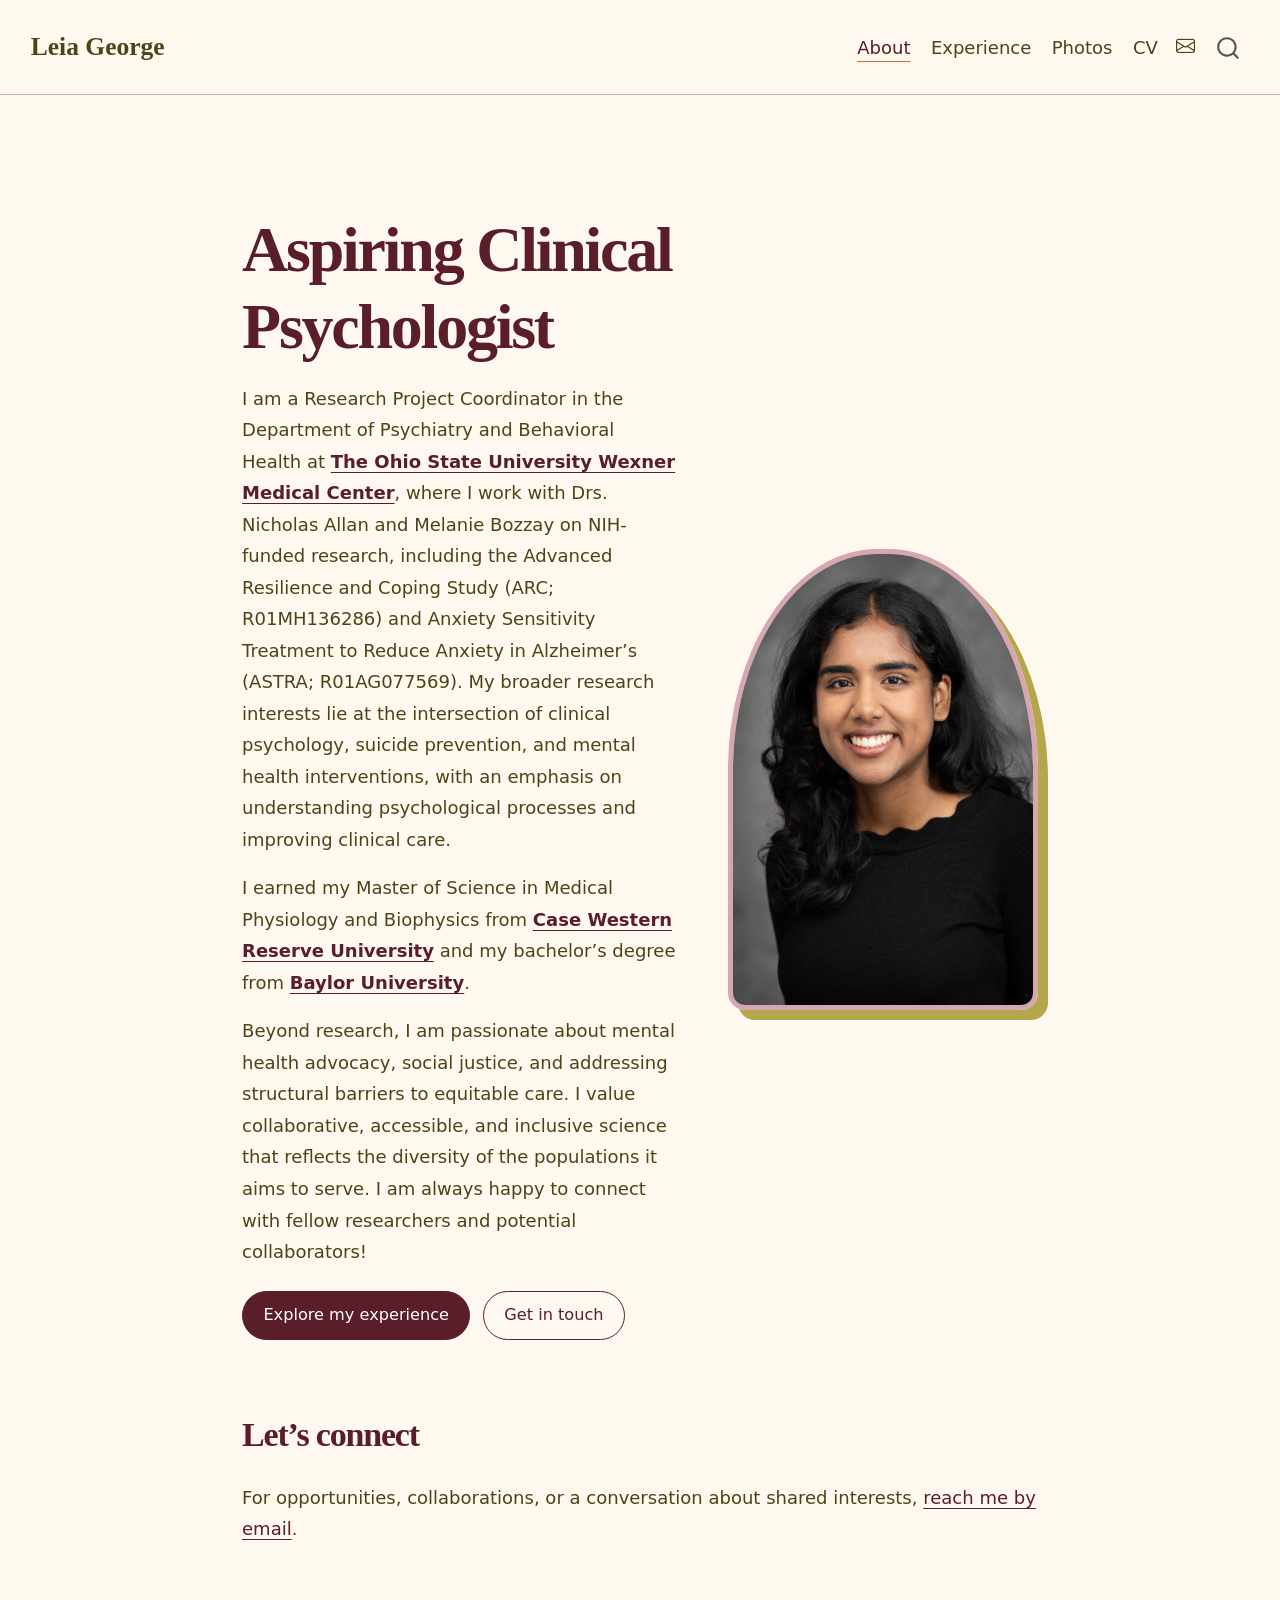
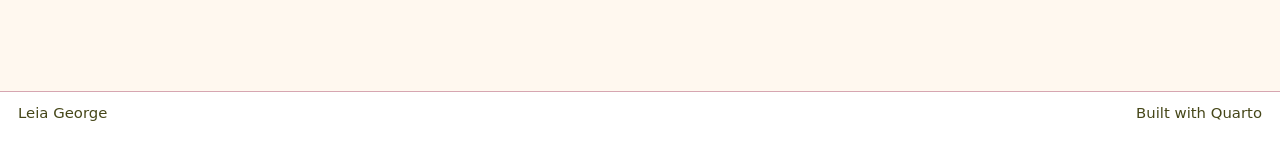
==== docs/index.html @ 171abe7d "Refresh gallery navigation and stylesheet cache version" ====
<!DOCTYPE html>
<html xmlns="http://www.w3.org/1999/xhtml" lang="en" xml:lang="en"><head>

<meta charset="utf-8">
<meta name="generator" content="quarto-1.4.555">

<meta name="viewport" content="width=device-width, initial-scale=1.0, user-scalable=yes">


<title>Leia George | Clinical care &amp; mental health research</title>
<style>
code{white-space: pre-wrap;}
span.smallcaps{font-variant: small-caps;}
div.columns{display: flex; gap: min(4vw, 1.5em);}
div.column{flex: auto; overflow-x: auto;}
div.hanging-indent{margin-left: 1.5em; text-indent: -1.5em;}
ul.task-list{list-style: none;}
ul.task-list li input[type="checkbox"] {
  width: 0.8em;
  margin: 0 0.8em 0.2em -1em; /* quarto-specific, see https://github.com/quarto-dev/quarto-cli/issues/4556 */ 
  vertical-align: middle;
}
</style>


<script src="site_libs/quarto-nav/quarto-nav.js"></script>
<script src="site_libs/quarto-nav/headroom.min.js"></script>
<script src="site_libs/clipboard/clipboard.min.js"></script>
<script src="site_libs/quarto-search/autocomplete.umd.js"></script>
<script src="site_libs/quarto-search/fuse.min.js"></script>
<script src="site_libs/quarto-search/quarto-search.js"></script>
<meta name="quarto:offset" content="./">
<script src="site_libs/quarto-html/quarto.js"></script>
<script src="site_libs/quarto-html/popper.min.js"></script>
<script src="site_libs/quarto-html/tippy.umd.min.js"></script>
<script src="site_libs/quarto-html/anchor.min.js"></script>
<link href="site_libs/quarto-html/tippy.css" rel="stylesheet">
<link href="site_libs/quarto-html/quarto-syntax-highlighting.css" rel="stylesheet" id="quarto-text-highlighting-styles">
<script src="site_libs/bootstrap/bootstrap.min.js"></script>
<link href="site_libs/bootstrap/bootstrap-icons.css" rel="stylesheet">
<link href="site_libs/bootstrap/bootstrap.min.css" rel="stylesheet" id="quarto-bootstrap" data-mode="light">
<script id="quarto-search-options" type="application/json">{
  "location": "navbar",
  "copy-button": false,
  "collapse-after": 3,
  "panel-placement": "end",
  "type": "overlay",
  "limit": 50,
  "keyboard-shortcut": [
    "f",
    "/",
    "s"
  ],
  "show-item-context": false,
  "language": {
    "search-no-results-text": "No results",
    "search-matching-documents-text": "matching documents",
    "search-copy-link-title": "Copy link to search",
    "search-hide-matches-text": "Hide additional matches",
    "search-more-match-text": "more match in this document",
    "search-more-matches-text": "more matches in this document",
    "search-clear-button-title": "Clear",
    "search-text-placeholder": "",
    "search-detached-cancel-button-title": "Cancel",
    "search-submit-button-title": "Submit",
    "search-label": "Search"
  }
}</script>
<style>html{ scroll-behavior: smooth; }</style>


<link rel="stylesheet" href="portfolio-20261026.css">
</head>

<body class="nav-fixed fullcontent">

<div id="quarto-search-results"></div>
  <header id="quarto-header" class="headroom fixed-top">
    <nav class="navbar navbar-expand-lg " data-bs-theme="dark">
      <div class="navbar-container container-fluid">
      <div class="navbar-brand-container mx-auto">
    <a class="navbar-brand" href="./index.html">
    <span class="navbar-title">Leia George</span>
    </a>
  </div>
            <div id="quarto-search" class="" title="Search"></div>
          <button class="navbar-toggler" type="button" data-bs-toggle="collapse" data-bs-target="#navbarCollapse" aria-controls="navbarCollapse" aria-expanded="false" aria-label="Toggle navigation" onclick="if (window.quartoToggleHeadroom) { window.quartoToggleHeadroom(); }">
  <span class="navbar-toggler-icon"></span>
</button>
          <div class="collapse navbar-collapse" id="navbarCollapse">
            <ul class="navbar-nav navbar-nav-scroll ms-auto">
  <li class="nav-item">
    <a class="nav-link active" href="./index.html" aria-current="page"> 
<span class="menu-text">About</span></a>
  </li>  
  <li class="nav-item">
    <a class="nav-link" href="./experience.html?v=timeline-20261026"> 
<span class="menu-text">Experience</span></a>
  </li>  
  <li class="nav-item">
    <a class="nav-link" href="./photos.html?v=gallery-20261026"> 
<span class="menu-text">Photos</span></a>
  </li>  
  <li class="nav-item">
    <a class="nav-link" href="./cv.html"> 
<span class="menu-text">CV</span></a>
  </li>  
  <li class="nav-item compact">
    <a class="nav-link" href="mailto:Leia.george@osumc.edu"> <i class="bi bi-envelope" role="img" aria-label="Email Leia">
</i> 
<span class="menu-text"></span></a>
  </li>  
</ul>
          </div> <!-- /navcollapse -->
          <div class="quarto-navbar-tools">
</div>
      </div> <!-- /container-fluid -->
    </nav>
</header>
<!-- content -->
<div id="quarto-content" class="quarto-container page-columns page-rows-contents page-layout-article page-navbar">
<!-- sidebar -->
<!-- margin-sidebar -->
    
<!-- main -->
<main class="content" id="quarto-document-content">

<header id="title-block-header" class="quarto-title-block default">
<div class="quarto-title">
<h1 class="title">Leia George</h1>
</div>



<div class="quarto-title-meta">

    
  
    
  </div>
  


</header>


<div class="portfolio-hero">
<section id="aspiring-clinical-psychologist" class="level1 hero-copy">
<h1>Aspiring Clinical Psychologist</h1>
<p>I am a Research Project Coordinator in the Department of Psychiatry and Behavioral Health at <a href="https://wexnermedical.osu.edu/"><strong>The Ohio State University Wexner Medical Center</strong></a>, where I work with Drs. Nicholas Allan and Melanie Bozzay on NIH-funded research, including the Advanced Resilience and Coping Study (ARC; R01MH136286) and Anxiety Sensitivity Treatment to Reduce Anxiety in Alzheimer’s (ASTRA; R01AG077569). My broader research interests lie at the intersection of clinical psychology, suicide prevention, and mental health interventions, with an emphasis on understanding psychological processes and improving clinical care.</p>
<p>I earned my Master of Science in Medical Physiology and Biophysics from <a href="https://case.edu/"><strong>Case Western Reserve University</strong></a> and my bachelor’s degree from <a href="https://www.baylor.edu/"><strong>Baylor University</strong></a>.</p>
<p>Beyond research, I am passionate about mental health advocacy, social justice, and addressing structural barriers to equitable care. I value collaborative, accessible, and inclusive science that reflects the diversity of the populations it aims to serve. I am always happy to connect with fellow researchers and potential collaborators!</p>
<p><a href="experience.html?v=timeline-20261026" class="btn btn-primary">Explore my experience</a> <a href="mailto:Leia.george@osumc.edu" class="btn btn-outline-primary">Get in touch</a></p>
</section>
<div class="hero-photo">
<p><img src="assets/headshot.jpg" class="img-fluid" alt="Portrait of Leia George"></p>
</div>
</div>
<section id="lets-connect" class="level2">
<h2 class="anchored" data-anchor-id="lets-connect">Let’s connect</h2>
<p>For opportunities, collaborations, or a conversation about shared interests, <a href="mailto:Leia.george@osumc.edu">reach me by email</a>.</p>


</section>

</main> <!-- /main -->
<script id="quarto-html-after-body" type="application/javascript">
window.document.addEventListener("DOMContentLoaded", function (event) {
  const toggleBodyColorMode = (bsSheetEl) => {
    const mode = bsSheetEl.getAttribute("data-mode");
    const bodyEl = window.document.querySelector("body");
    if (mode === "dark") {
      bodyEl.classList.add("quarto-dark");
      bodyEl.classList.remove("quarto-light");
    } else {
      bodyEl.classList.add("quarto-light");
      bodyEl.classList.remove("quarto-dark");
    }
  }
  const toggleBodyColorPrimary = () => {
    const bsSheetEl = window.document.querySelector("link#quarto-bootstrap");
    if (bsSheetEl) {
      toggleBodyColorMode(bsSheetEl);
    }
  }
  toggleBodyColorPrimary();  
  const icon = "";
  const anchorJS = new window.AnchorJS();
  anchorJS.options = {
    placement: 'right',
    icon: icon
  };
  anchorJS.add('.anchored');
  const isCodeAnnotation = (el) => {
    for (const clz of el.classList) {
      if (clz.startsWith('code-annotation-')) {                     
        return true;
      }
    }
    return false;
  }
  const clipboard = new window.ClipboardJS('.code-copy-button', {
    text: function(trigger) {
      const codeEl = trigger.previousElementSibling.cloneNode(true);
      for (const childEl of codeEl.children) {
        if (isCodeAnnotation(childEl)) {
          childEl.remove();
        }
      }
      return codeEl.innerText;
    }
  });
  clipboard.on('success', function(e) {
    // button target
    const button = e.trigger;
    // don't keep focus
    button.blur();
    // flash "checked"
    button.classList.add('code-copy-button-checked');
    var currentTitle = button.getAttribute("title");
    button.setAttribute("title", "Copied!");
    let tooltip;
    if (window.bootstrap) {
      button.setAttribute("data-bs-toggle", "tooltip");
      button.setAttribute("data-bs-placement", "left");
      button.setAttribute("data-bs-title", "Copied!");
      tooltip = new bootstrap.Tooltip(button, 
        { trigger: "manual", 
          customClass: "code-copy-button-tooltip",
          offset: [0, -8]});
      tooltip.show();    
    }
    setTimeout(function() {
      if (tooltip) {
        tooltip.hide();
        button.removeAttribute("data-bs-title");
        button.removeAttribute("data-bs-toggle");
        button.removeAttribute("data-bs-placement");
      }
      button.setAttribute("title", currentTitle);
      button.classList.remove('code-copy-button-checked');
    }, 1000);
    // clear code selection
    e.clearSelection();
  });
    var localhostRegex = new RegExp(/^(?:http|https):\/\/localhost\:?[0-9]*\//);
    var mailtoRegex = new RegExp(/^mailto:/);
      var filterRegex = new RegExp('/' + window.location.host + '/');
    var isInternal = (href) => {
        return filterRegex.test(href) || localhostRegex.test(href) || mailtoRegex.test(href);
    }
    // Inspect non-navigation links and adorn them if external
 	var links = window.document.querySelectorAll('a[href]:not(.nav-link):not(.navbar-brand):not(.toc-action):not(.sidebar-link):not(.sidebar-item-toggle):not(.pagination-link):not(.no-external):not([aria-hidden]):not(.dropdown-item):not(.quarto-navigation-tool)');
    for (var i=0; i<links.length; i++) {
      const link = links[i];
      if (!isInternal(link.href)) {
        // undo the damage that might have been done by quarto-nav.js in the case of
        // links that we want to consider external
        if (link.dataset.originalHref !== undefined) {
          link.href = link.dataset.originalHref;
        }
      }
    }
  function tippyHover(el, contentFn, onTriggerFn, onUntriggerFn) {
    const config = {
      allowHTML: true,
      maxWidth: 500,
      delay: 100,
      arrow: false,
      appendTo: function(el) {
          return el.parentElement;
      },
      interactive: true,
      interactiveBorder: 10,
      theme: 'quarto',
      placement: 'bottom-start',
    };
    if (contentFn) {
      config.content = contentFn;
    }
    if (onTriggerFn) {
      config.onTrigger = onTriggerFn;
    }
    if (onUntriggerFn) {
      config.onUntrigger = onUntriggerFn;
    }
    window.tippy(el, config); 
  }
  const noterefs = window.document.querySelectorAll('a[role="doc-noteref"]');
  for (var i=0; i<noterefs.length; i++) {
    const ref = noterefs[i];
    tippyHover(ref, function() {
      // use id or data attribute instead here
      let href = ref.getAttribute('data-footnote-href') || ref.getAttribute('href');
      try { href = new URL(href).hash; } catch {}
      const id = href.replace(/^#\/?/, "");
      const note = window.document.getElementById(id);
      if (note) {
        return note.innerHTML;
      } else {
        return "";
      }
    });
  }
  const xrefs = window.document.querySelectorAll('a.quarto-xref');
  const processXRef = (id, note) => {
    // Strip column container classes
    const stripColumnClz = (el) => {
      el.classList.remove("page-full", "page-columns");
      if (el.children) {
        for (const child of el.children) {
          stripColumnClz(child);
        }
      }
    }
    stripColumnClz(note)
    if (id === null || id.startsWith('sec-')) {
      // Special case sections, only their first couple elements
      const container = document.createElement("div");
      if (note.children && note.children.length > 2) {
        container.appendChild(note.children[0].cloneNode(true));
        for (let i = 1; i < note.children.length; i++) {
          const child = note.children[i];
          if (child.tagName === "P" && child.innerText === "") {
            continue;
          } else {
            container.appendChild(child.cloneNode(true));
            break;
          }
        }
        if (window.Quarto?.typesetMath) {
          window.Quarto.typesetMath(container);
        }
        return container.innerHTML
      } else {
        if (window.Quarto?.typesetMath) {
          window.Quarto.typesetMath(note);
        }
        return note.innerHTML;
      }
    } else {
      // Remove any anchor links if they are present
      const anchorLink = note.querySelector('a.anchorjs-link');
      if (anchorLink) {
        anchorLink.remove();
      }
      if (window.Quarto?.typesetMath) {
        window.Quarto.typesetMath(note);
      }
      // TODO in 1.5, we should make sure this works without a callout special case
      if (note.classList.contains("callout")) {
        return note.outerHTML;
      } else {
        return note.innerHTML;
      }
    }
  }
  for (var i=0; i<xrefs.length; i++) {
    const xref = xrefs[i];
    tippyHover(xref, undefined, function(instance) {
      instance.disable();
      let url = xref.getAttribute('href');
      let hash = undefined; 
      if (url.startsWith('#')) {
        hash = url;
      } else {
        try { hash = new URL(url).hash; } catch {}
      }
      if (hash) {
        const id = hash.replace(/^#\/?/, "");
        const note = window.document.getElementById(id);
        if (note !== null) {
          try {
            const html = processXRef(id, note.cloneNode(true));
            instance.setContent(html);
          } finally {
            instance.enable();
            instance.show();
          }
        } else {
          // See if we can fetch this
          fetch(url.split('#')[0])
          .then(res => res.text())
          .then(html => {
            const parser = new DOMParser();
            const htmlDoc = parser.parseFromString(html, "text/html");
            const note = htmlDoc.getElementById(id);
            if (note !== null) {
              const html = processXRef(id, note);
              instance.setContent(html);
            } 
          }).finally(() => {
            instance.enable();
            instance.show();
          });
        }
      } else {
        // See if we can fetch a full url (with no hash to target)
        // This is a special case and we should probably do some content thinning / targeting
        fetch(url)
        .then(res => res.text())
        .then(html => {
          const parser = new DOMParser();
          const htmlDoc = parser.parseFromString(html, "text/html");
          const note = htmlDoc.querySelector('main.content');
          if (note !== null) {
            // This should only happen for chapter cross references
            // (since there is no id in the URL)
            // remove the first header
            if (note.children.length > 0 && note.children[0].tagName === "HEADER") {
              note.children[0].remove();
            }
            const html = processXRef(null, note);
            instance.setContent(html);
          } 
        }).finally(() => {
          instance.enable();
          instance.show();
        });
      }
    }, function(instance) {
    });
  }
      let selectedAnnoteEl;
      const selectorForAnnotation = ( cell, annotation) => {
        let cellAttr = 'data-code-cell="' + cell + '"';
        let lineAttr = 'data-code-annotation="' +  annotation + '"';
        const selector = 'span[' + cellAttr + '][' + lineAttr + ']';
        return selector;
      }
      const selectCodeLines = (annoteEl) => {
        const doc = window.document;
        const targetCell = annoteEl.getAttribute("data-target-cell");
        const targetAnnotation = annoteEl.getAttribute("data-target-annotation");
        const annoteSpan = window.document.querySelector(selectorForAnnotation(targetCell, targetAnnotation));
        const lines = annoteSpan.getAttribute("data-code-lines").split(",");
        const lineIds = lines.map((line) => {
          return targetCell + "-" + line;
        })
        let top = null;
        let height = null;
        let parent = null;
        if (lineIds.length > 0) {
            //compute the position of the single el (top and bottom and make a div)
            const el = window.document.getElementById(lineIds[0]);
            top = el.offsetTop;
            height = el.offsetHeight;
            parent = el.parentElement.parentElement;
          if (lineIds.length > 1) {
            const lastEl = window.document.getElementById(lineIds[lineIds.length - 1]);
            const bottom = lastEl.offsetTop + lastEl.offsetHeight;
            height = bottom - top;
          }
          if (top !== null && height !== null && parent !== null) {
            // cook up a div (if necessary) and position it 
            let div = window.document.getElementById("code-annotation-line-highlight");
            if (div === null) {
              div = window.document.createElement("div");
              div.setAttribute("id", "code-annotation-line-highlight");
              div.style.position = 'absolute';
              parent.appendChild(div);
            }
            div.style.top = top - 2 + "px";
            div.style.height = height + 4 + "px";
            div.style.left = 0;
            let gutterDiv = window.document.getElementById("code-annotation-line-highlight-gutter");
            if (gutterDiv === null) {
              gutterDiv = window.document.createElement("div");
              gutterDiv.setAttribute("id", "code-annotation-line-highlight-gutter");
              gutterDiv.style.position = 'absolute';
              const codeCell = window.document.getElementById(targetCell);
              const gutter = codeCell.querySelector('.code-annotation-gutter');
              gutter.appendChild(gutterDiv);
            }
            gutterDiv.style.top = top - 2 + "px";
            gutterDiv.style.height = height + 4 + "px";
          }
          selectedAnnoteEl = annoteEl;
        }
      };
      const unselectCodeLines = () => {
        const elementsIds = ["code-annotation-line-highlight", "code-annotation-line-highlight-gutter"];
        elementsIds.forEach((elId) => {
          const div = window.document.getElementById(elId);
          if (div) {
            div.remove();
          }
        });
        selectedAnnoteEl = undefined;
      };
        // Handle positioning of the toggle
    window.addEventListener(
      "resize",
      throttle(() => {
        elRect = undefined;
        if (selectedAnnoteEl) {
          selectCodeLines(selectedAnnoteEl);
        }
      }, 10)
    );
    function throttle(fn, ms) {
    let throttle = false;
    let timer;
      return (...args) => {
        if(!throttle) { // first call gets through
            fn.apply(this, args);
            throttle = true;
        } else { // all the others get throttled
            if(timer) clearTimeout(timer); // cancel #2
            timer = setTimeout(() => {
              fn.apply(this, args);
              timer = throttle = false;
            }, ms);
        }
      };
    }
      // Attach click handler to the DT
      const annoteDls = window.document.querySelectorAll('dt[data-target-cell]');
      for (const annoteDlNode of annoteDls) {
        annoteDlNode.addEventListener('click', (event) => {
          const clickedEl = event.target;
          if (clickedEl !== selectedAnnoteEl) {
            unselectCodeLines();
            const activeEl = window.document.querySelector('dt[data-target-cell].code-annotation-active');
            if (activeEl) {
              activeEl.classList.remove('code-annotation-active');
            }
            selectCodeLines(clickedEl);
            clickedEl.classList.add('code-annotation-active');
          } else {
            // Unselect the line
            unselectCodeLines();
            clickedEl.classList.remove('code-annotation-active');
          }
        });
      }
  const findCites = (el) => {
    const parentEl = el.parentElement;
    if (parentEl) {
      const cites = parentEl.dataset.cites;
      if (cites) {
        return {
          el,
          cites: cites.split(' ')
        };
      } else {
        return findCites(el.parentElement)
      }
    } else {
      return undefined;
    }
  };
  var bibliorefs = window.document.querySelectorAll('a[role="doc-biblioref"]');
  for (var i=0; i<bibliorefs.length; i++) {
    const ref = bibliorefs[i];
    const citeInfo = findCites(ref);
    if (citeInfo) {
      tippyHover(citeInfo.el, function() {
        var popup = window.document.createElement('div');
        citeInfo.cites.forEach(function(cite) {
          var citeDiv = window.document.createElement('div');
          citeDiv.classList.add('hanging-indent');
          citeDiv.classList.add('csl-entry');
          var biblioDiv = window.document.getElementById('ref-' + cite);
          if (biblioDiv) {
            citeDiv.innerHTML = biblioDiv.innerHTML;
          }
          popup.appendChild(citeDiv);
        });
        return popup.innerHTML;
      });
    }
  }
});
</script>
</div> <!-- /content -->
<footer class="footer">
  <div class="nav-footer">
    <div class="nav-footer-left">
<p>Leia George</p>
</div>   
    <div class="nav-footer-center">
      &nbsp;
    </div>
    <div class="nav-footer-right">
<p>Built with Quarto</p>
</div>
  </div>
</footer>




<script src="site_libs/quarto-html/zenscroll-min.js"></script>
</body></html>
---- docs/site_libs/quarto-html/tippy.css ----
.tippy-box[data-animation=fade][data-state=hidden]{opacity:0}[data-tippy-root]{max-width:calc(100vw - 10px)}.tippy-box{position:relative;background-color:#333;color:#fff;border-radius:4px;font-size:14px;line-height:1.4;white-space:normal;outline:0;transition-property:transform,visibility,opacity}.tippy-box[data-placement^=top]>.tippy-arrow{bottom:0}.tippy-box[data-placement^=top]>.tippy-arrow:before{bottom:-7px;left:0;border-width:8px 8px 0;border-top-color:initial;transform-origin:center top}.tippy-box[data-placement^=bottom]>.tippy-arrow{top:0}.tippy-box[data-placement^=bottom]>.tippy-arrow:before{top:-7px;left:0;border-width:0 8px 8px;border-bottom-color:initial;transform-origin:center bottom}.tippy-box[data-placement^=left]>.tippy-arrow{right:0}.tippy-box[data-placement^=left]>.tippy-arrow:before{border-width:8px 0 8px 8px;border-left-color:initial;right:-7px;transform-origin:center left}.tippy-box[data-placement^=right]>.tippy-arrow{left:0}.tippy-box[data-placement^=right]>.tippy-arrow:before{left:-7px;border-width:8px 8px 8px 0;border-right-color:initial;transform-origin:center right}.tippy-box[data-inertia][data-state=visible]{transition-timing-function:cubic-bezier(.54,1.5,.38,1.11)}.tippy-arrow{width:16px;height:16px;color:#333}.tippy-arrow:before{content:"";position:absolute;border-color:transparent;border-style:solid}.tippy-content{position:relative;padding:5px 9px;z-index:1}
---- docs/site_libs/quarto-html/quarto-syntax-highlighting.css ----
/* quarto syntax highlight colors */
:root {
  --quarto-hl-ot-color: #003B4F;
  --quarto-hl-at-color: #657422;
  --quarto-hl-ss-color: #20794D;
  --quarto-hl-an-color: #5E5E5E;
  --quarto-hl-fu-color: #4758AB;
  --quarto-hl-st-color: #20794D;
  --quarto-hl-cf-color: #003B4F;
  --quarto-hl-op-color: #5E5E5E;
  --quarto-hl-er-color: #AD0000;
  --quarto-hl-bn-color: #AD0000;
  --quarto-hl-al-color: #AD0000;
  --quarto-hl-va-color: #111111;
  --quarto-hl-bu-color: inherit;
  --quarto-hl-ex-color: inherit;
  --quarto-hl-pp-color: #AD0000;
  --quarto-hl-in-color: #5E5E5E;
  --quarto-hl-vs-color: #20794D;
  --quarto-hl-wa-color: #5E5E5E;
  --quarto-hl-do-color: #5E5E5E;
  --quarto-hl-im-color: #00769E;
  --quarto-hl-ch-color: #20794D;
  --quarto-hl-dt-color: #AD0000;
  --quarto-hl-fl-color: #AD0000;
  --quarto-hl-co-color: #5E5E5E;
  --quarto-hl-cv-color: #5E5E5E;
  --quarto-hl-cn-color: #8f5902;
  --quarto-hl-sc-color: #5E5E5E;
  --quarto-hl-dv-color: #AD0000;
  --quarto-hl-kw-color: #003B4F;
}

/* other quarto variables */
:root {
  --quarto-font-monospace: SFMono-Regular, Menlo, Monaco, Consolas, "Liberation Mono", "Courier New", monospace;
}

pre > code.sourceCode > span {
  color: #003B4F;
}

code span {
  color: #003B4F;
}

code.sourceCode > span {
  color: #003B4F;
}

div.sourceCode,
div.sourceCode pre.sourceCode {
  color: #003B4F;
}

code span.ot {
  color: #003B4F;
  font-style: inherit;
}

code span.at {
  color: #657422;
  font-style: inherit;
}

code span.ss {
  color: #20794D;
  font-style: inherit;
}

code span.an {
  color: #5E5E5E;
  font-style: inherit;
}

code span.fu {
  color: #4758AB;
  font-style: inherit;
}

code span.st {
  color: #20794D;
  font-style: inherit;
}

code span.cf {
  color: #003B4F;
  font-style: inherit;
}

code span.op {
  color: #5E5E5E;
  font-style: inherit;
}

code span.er {
  color: #AD0000;
  font-style: inherit;
}

code span.bn {
  color: #AD0000;
  font-style: inherit;
}

code span.al {
  color: #AD0000;
  font-style: inherit;
}

code span.va {
  color: #111111;
  font-style: inherit;
}

code span.bu {
  font-style: inherit;
}

code span.ex {
  font-style: inherit;
}

code span.pp {
  color: #AD0000;
  font-style: inherit;
}

code span.in {
  color: #5E5E5E;
  font-style: inherit;
}

code span.vs {
  color: #20794D;
  font-style: inherit;
}

code span.wa {
  color: #5E5E5E;
  font-style: italic;
}

code span.do {
  color: #5E5E5E;
  font-style: italic;
}

code span.im {
  color: #00769E;
  font-style: inherit;
}

code span.ch {
  color: #20794D;
  font-style: inherit;
}

code span.dt {
  color: #AD0000;
  font-style: inherit;
}

code span.fl {
  color: #AD0000;
  font-style: inherit;
}

code span.co {
  color: #5E5E5E;
  font-style: inherit;
}

code span.cv {
  color: #5E5E5E;
  font-style: italic;
}

code span.cn {
  color: #8f5902;
  font-style: inherit;
}

code span.sc {
  color: #5E5E5E;
  font-style: inherit;
}

code span.dv {
  color: #AD0000;
  font-style: inherit;
}

code span.kw {
  color: #003B4F;
  font-style: inherit;
}

.prevent-inlining {
  content: "</";
}

/*# sourceMappingURL=debc5d5d77c3f9108843748ff7464032.css.map */
---- docs/portfolio-20261026.css ----
:root {
  --matcha: #b4a64b;
  --velvet: #591e2a;
  --monarch: #d2682b;
  --pink-silk: #d6a6b1;
  --moss: #464719;
  --cornflower: #98a8d9;
  --ink: var(--moss);
  --accent: var(--velvet);
  --paper: #fff8ef;
  --bs-link-color: var(--velvet);
  --bs-link-hover-color: var(--moss);
}
body { background: var(--paper); color: var(--ink); font-family: system-ui, sans-serif; font-size: 1.06rem; line-height: 1.75; }
.navbar { background: var(--paper); border-bottom: 1px solid var(--pink-silk); padding-block: 1.15rem; }
.navbar-brand { font-family: Georgia, serif; font-weight: bold; font-size: 1.5rem; color: var(--ink); }
.navbar a { color: var(--ink); }
h1,h2,h3 { color: var(--velvet); }
h1,h2 { font-family: Georgia, serif; letter-spacing: -.035em; }
h1 { font-size: clamp(2.5rem, 5vw, 4rem); }
h2 { margin-top: 3rem; border: none; font-size: 2rem; }
h3 { font-size: 1.15rem; }
a { color: var(--accent); text-underline-offset: .2em; }
#quarto-content { padding-top: 2rem; }
.eyebrow { font-size: .75rem; letter-spacing: .18em; font-weight: 650; color: var(--moss); }
.portfolio-hero { display: grid; grid-template-columns: 1.4fr 1fr; align-items: center; gap: 3rem; padding-block: 2rem 3rem; }
.hero-copy h1 { margin-top: 1rem; }
.hero-photo img { width: 100%; max-height: 480px; object-fit: cover; border-radius: 48% 48% 1rem 1rem; }
.hero-photo p { margin: 0; }
.quarto-title-block:has(+ .portfolio-hero) { display: none; }
.focus-card { padding: 1.4rem; background: #f7eee7; border-top: 3px solid var(--matcha); border-radius: .2rem; }
.focus-card h3 { margin-top: 0; }
.btn { border-radius: 2rem; padding: .65rem 1.2rem; margin: .4rem .4rem .4rem 0; font-size: .95rem; }
.btn-primary { background: var(--accent); border-color: var(--accent); color: white; }
.btn-primary:hover { background: var(--moss); border-color: var(--moss); }
.btn-outline-primary { border-color: var(--accent); color: var(--accent); }
.btn-outline-primary:hover { background: var(--accent); border-color: var(--accent); }
.nav-footer { border-top: 1px solid var(--pink-silk); margin-top: 3rem; }
@media (max-width: 767px) { .portfolio-hero { grid-template-columns: 1fr; gap: 1.5rem; } .hero-photo { max-width: 320px; } }

/* Alternating experience timeline; DOM order remains newest first. */
.career-timeline { position: relative; margin: 3rem 0; --timeline-line: var(--cornflower); --card-accent: var(--matcha); }
.career-timeline::before { content: ""; position: absolute; left: 50%; top: 0; bottom: 0; width: 2px; background: var(--timeline-line); transform: translateX(-50%); }
.timeline-entry { display: grid; grid-template-columns: minmax(0, 1fr) minmax(0, 1fr); column-gap: 3.5rem; position: relative; padding-bottom: 2.5rem; align-items: start; }
.timeline-entry:last-child { padding-bottom: 0; }
.timeline-entry::before { content: ""; position: absolute; left: 50%; top: 2.6rem; width: 15px; height: 15px; border: 2px solid var(--timeline-line); background: var(--paper); border-radius: 50%; transform: translate(-50%, -50%); z-index: 1; }
.timeline-date { grid-column: 1; grid-row: 1; text-align: right; padding-top: 1.75rem; font-size: .85rem; font-weight: 750; letter-spacing: .04em; text-transform: uppercase; color: var(--velvet); }
.timeline-card { grid-column: 2; grid-row: 1; position: relative; background: white; border-left: 5px solid var(--card-accent); padding: 1.6rem; box-shadow: 0 8px 40px rgba(89,30,42,.08); }
.timeline-card::before { content: ""; position: absolute; left: -17px; top: 1.85rem; border-top: 12px solid transparent; border-bottom: 12px solid transparent; border-right: 12px solid var(--card-accent); }
.timeline-entry:nth-child(even) .timeline-date { grid-column: 2; text-align: left; }
.timeline-entry:nth-child(even) .timeline-card { grid-column: 1; border-left: 0; border-right: 5px solid var(--card-accent); }
.timeline-entry:nth-child(even) .timeline-card::before { left: auto; right: -17px; border-right: 0; border-left: 12px solid var(--card-accent); }
.timeline-card h3 { margin: 0 0 .5rem; font-family: system-ui, sans-serif; font-size: 1.2rem; font-weight: 750; letter-spacing: -.02em; }
.timeline-organization { font-style: italic; font-size: .95rem; }
.timeline-card p { font-size: .95rem; line-height: 1.65; }
.timeline-card p:last-child { margin-bottom: 0; color: var(--moss); }
@media (max-width: 767px) {
 .career-timeline::before { left: .5rem; }
 .timeline-entry { grid-template-columns: minmax(0, 1fr); gap: .7rem; padding-left: 2rem; padding-bottom: 2rem; }
 .timeline-entry::before { left: .5rem; top: .75rem; }
 .timeline-date, .timeline-entry:nth-child(even) .timeline-date { grid-column: 1; grid-row: 1; text-align: left; padding-top: 0; }
 .timeline-card, .timeline-entry:nth-child(even) .timeline-card { grid-column: 1; grid-row: 2; border-left: 5px solid var(--card-accent); border-right: 0; padding: 1.25rem; }
 .timeline-card::before, .timeline-entry:nth-child(even) .timeline-card::before { left: -17px; right: auto; top: 1.2rem; border-left: 0; border-right: 12px solid var(--card-accent); }
}

/* Preserve each institution mark's proportions inside its white card. */
.timeline-card .institution-logo { display: block; width: auto; max-width: min(100%, 180px); height: 72px; object-fit: contain; object-position: left center; margin: .9rem 0; }
.timeline-card figure { margin: .9rem 0; }
.timeline-card figure:has(.institution-logo) figcaption { display: none; }
@media (max-width: 767px) { .timeline-card .institution-logo { height: 60px; max-width: min(100%, 160px); } }

.timeline-card .institution-logo-wide { width: 100%; max-width: 280px; height: auto; }

/* Palette accents stay decorative; body and action labels use high-contrast colors. */
a:hover { color: var(--moss); }
a:focus-visible, button:focus-visible, .btn:focus-visible { outline: 3px solid var(--velvet); outline-offset: 4px; box-shadow: 0 0 0 6px var(--cornflower); }
.navbar .navbar-nav .nav-link { color: var(--moss); }
.navbar .navbar-nav .nav-link.active, .navbar .navbar-nav .nav-link:hover { color: var(--velvet); text-decoration: underline; text-decoration-color: var(--monarch); text-underline-offset: .4em; }
.navbar-brand, .navbar-brand:hover { color: var(--velvet); }
.btn-primary, .btn-primary:focus { background: var(--velvet); border-color: var(--velvet); color: white; }
.btn-primary:hover, .btn-primary:active { background: var(--moss); border-color: var(--moss); color: white; }
.btn-outline-primary:hover, .btn-outline-primary:active { color: white; }
.hero-photo img { border: 5px solid var(--pink-silk); box-shadow: 10px 10px 0 var(--matcha); }
.timeline-entry:nth-child(3n + 2) { --card-accent: var(--pink-silk); }
.timeline-entry:nth-child(3n) { --card-accent: var(--monarch); }
.timeline-entry::before { border-color: var(--velvet); }
.nav-footer, .nav-footer a { color: var(--moss); }
::selection { background: var(--pink-silk); color: var(--velvet); }

/* Keyboard-focusable document with its own native vertical scroll. */
.cv-viewer { display: block; width: 100%; height: 80vh; min-height: 480px; border: 1px solid var(--pink-silk); border-radius: .3rem; background: white; box-shadow: 0 8px 32px rgba(89,30,42,.06); }
.cv-viewer:focus-visible { outline: 3px solid var(--velvet); outline-offset: 4px; }
@media (max-width: 767px) { .cv-viewer { height: 75vh; min-height: 360px; } }

/* Each figure gets its own grid cell and visible space on every screen size. */
.photo-gallery { display: grid; grid-template-columns: repeat(auto-fit, minmax(min(100%, 280px), 1fr)); gap: 3rem 2rem; max-width: 900px; align-items: start; }
.photo-gallery .photo-card { min-width: 0; padding: 1rem; background: white; border: 1px solid var(--pink-silk); border-radius: .65rem; }
.photo-gallery img { display: block; width: 100%; height: auto; border-radius: .4rem; }
.photo-gallery figure, .photo-gallery .quarto-figure { margin: 0; width: 100%; }
.photo-gallery figcaption { color: var(--moss); padding-top: 1rem; line-height: 1.6; text-align: left; }
.photo-gallery figcaption strong { color: var(--velvet); }

/* Center only the Photos page heading. */
body:has(.photo-gallery) #title-block-header .quarto-title .title { text-align: center; }
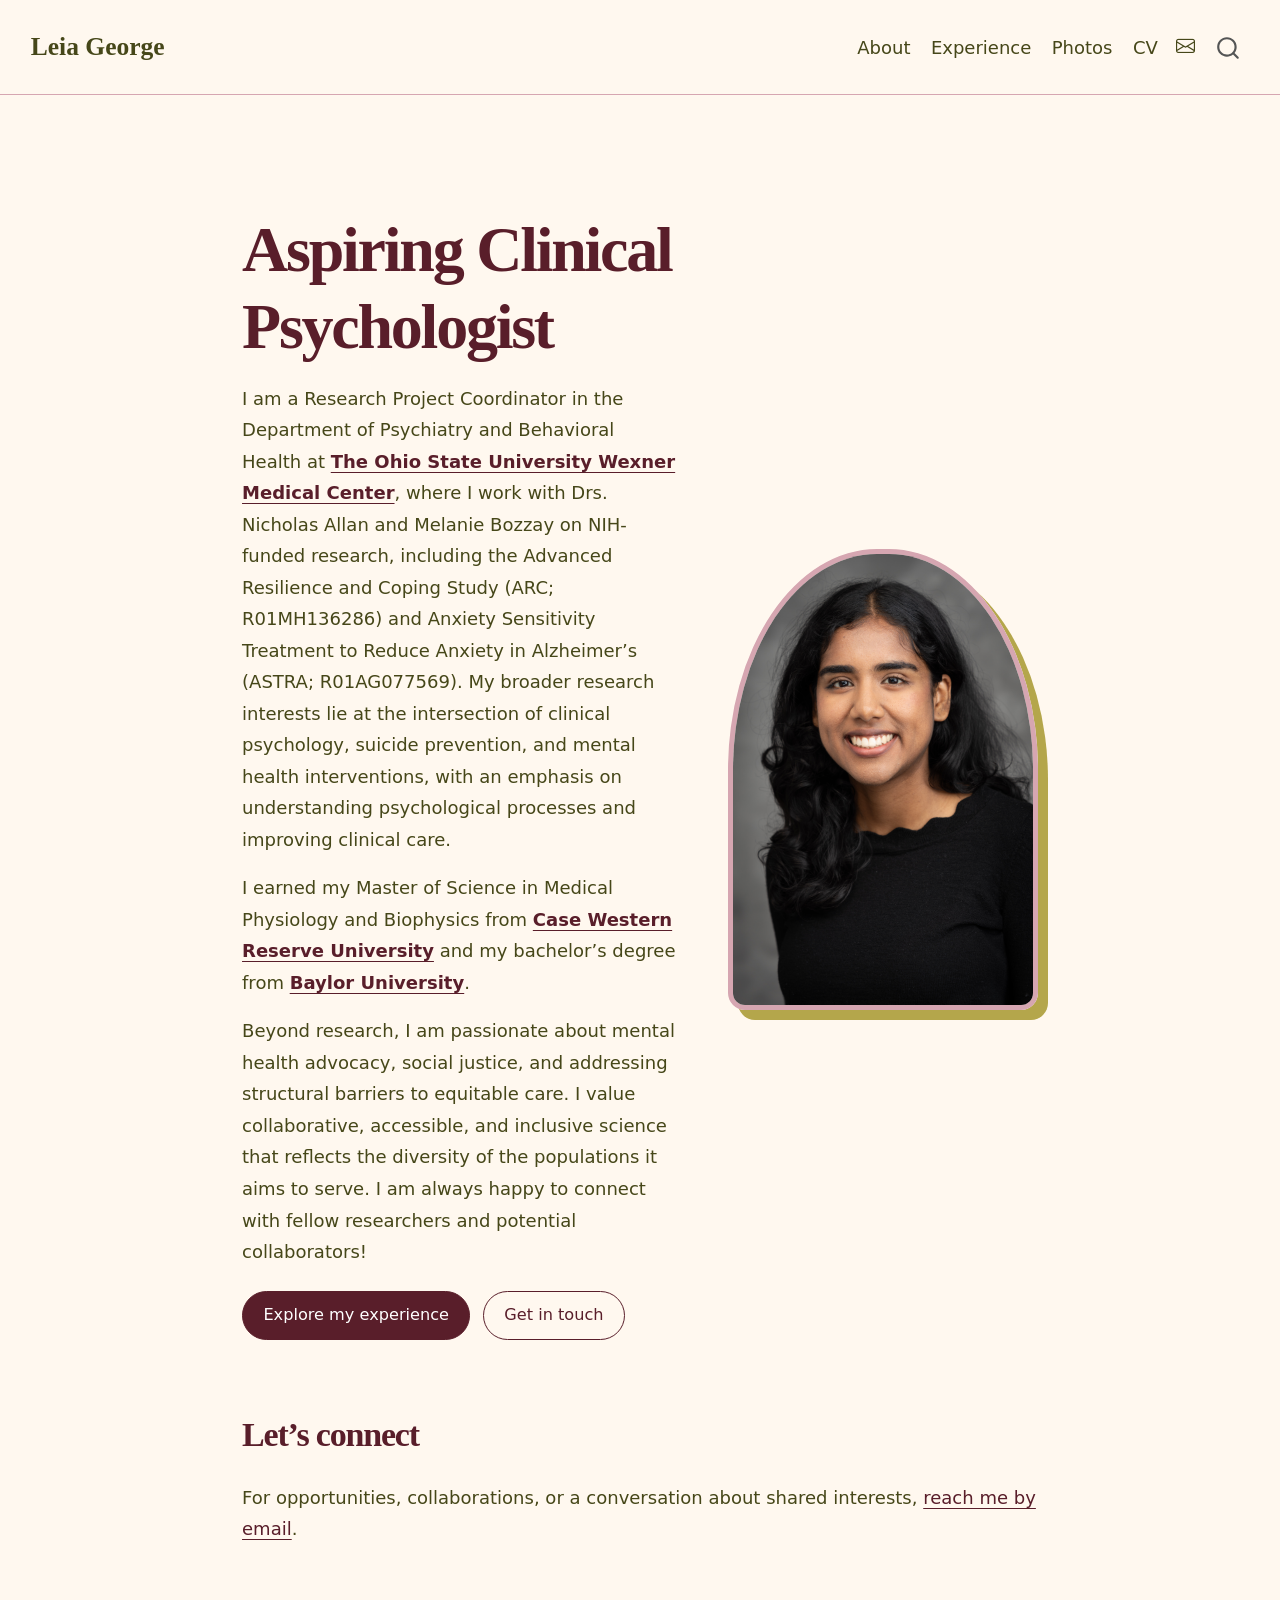
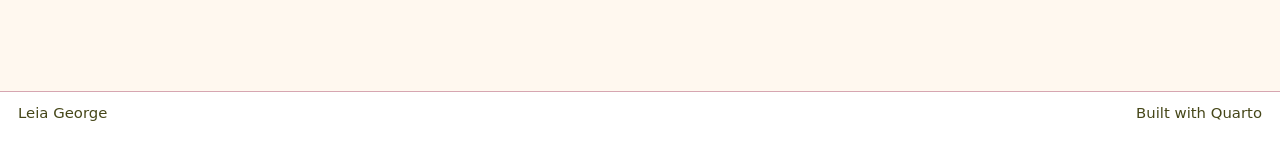
==== commit 0ff6676e: "Restore cached-page stylesheet and unify navigation versions" ====
--- a/docs/index.html
+++ b/docs/index.html
@@ -90,19 +90,19 @@
           <div class="collapse navbar-collapse" id="navbarCollapse">
             <ul class="navbar-nav navbar-nav-scroll ms-auto">
   <li class="nav-item">
-    <a class="nav-link active" href="./index.html" aria-current="page"> 
+    <a class="nav-link" href="./index.html?v=site-20261026-r2"> 
 <span class="menu-text">About</span></a>
   </li>  
   <li class="nav-item">
-    <a class="nav-link" href="./experience.html?v=timeline-20261026"> 
+    <a class="nav-link" href="./experience.html?v=site-20261026-r2"> 
 <span class="menu-text">Experience</span></a>
   </li>  
   <li class="nav-item">
-    <a class="nav-link" href="./photos.html?v=gallery-20261026"> 
+    <a class="nav-link" href="./photos.html?v=site-20261026-r2"> 
 <span class="menu-text">Photos</span></a>
   </li>  
   <li class="nav-item">
-    <a class="nav-link" href="./cv.html"> 
+    <a class="nav-link" href="./cv.html?v=site-20261026-r2"> 
 <span class="menu-text">CV</span></a>
   </li>  
   <li class="nav-item compact">
@@ -150,7 +150,7 @@
 <p>I am a Research Project Coordinator in the Department of Psychiatry and Behavioral Health at <a href="https://wexnermedical.osu.edu/"><strong>The Ohio State University Wexner Medical Center</strong></a>, where I work with Drs. Nicholas Allan and Melanie Bozzay on NIH-funded research, including the Advanced Resilience and Coping Study (ARC; R01MH136286) and Anxiety Sensitivity Treatment to Reduce Anxiety in Alzheimer’s (ASTRA; R01AG077569). My broader research interests lie at the intersection of clinical psychology, suicide prevention, and mental health interventions, with an emphasis on understanding psychological processes and improving clinical care.</p>
 <p>I earned my Master of Science in Medical Physiology and Biophysics from <a href="https://case.edu/"><strong>Case Western Reserve University</strong></a> and my bachelor’s degree from <a href="https://www.baylor.edu/"><strong>Baylor University</strong></a>.</p>
 <p>Beyond research, I am passionate about mental health advocacy, social justice, and addressing structural barriers to equitable care. I value collaborative, accessible, and inclusive science that reflects the diversity of the populations it aims to serve. I am always happy to connect with fellow researchers and potential collaborators!</p>
-<p><a href="experience.html?v=timeline-20261026" class="btn btn-primary">Explore my experience</a> <a href="mailto:Leia.george@osumc.edu" class="btn btn-outline-primary">Get in touch</a></p>
+<p><a href="experience.html?v=site-20261026-r2" class="btn btn-primary">Explore my experience</a> <a href="mailto:Leia.george@osumc.edu" class="btn btn-outline-primary">Get in touch</a></p>
 </section>
 <div class="hero-photo">
 <p><img src="assets/headshot.jpg" class="img-fluid" alt="Portrait of Leia George"></p>
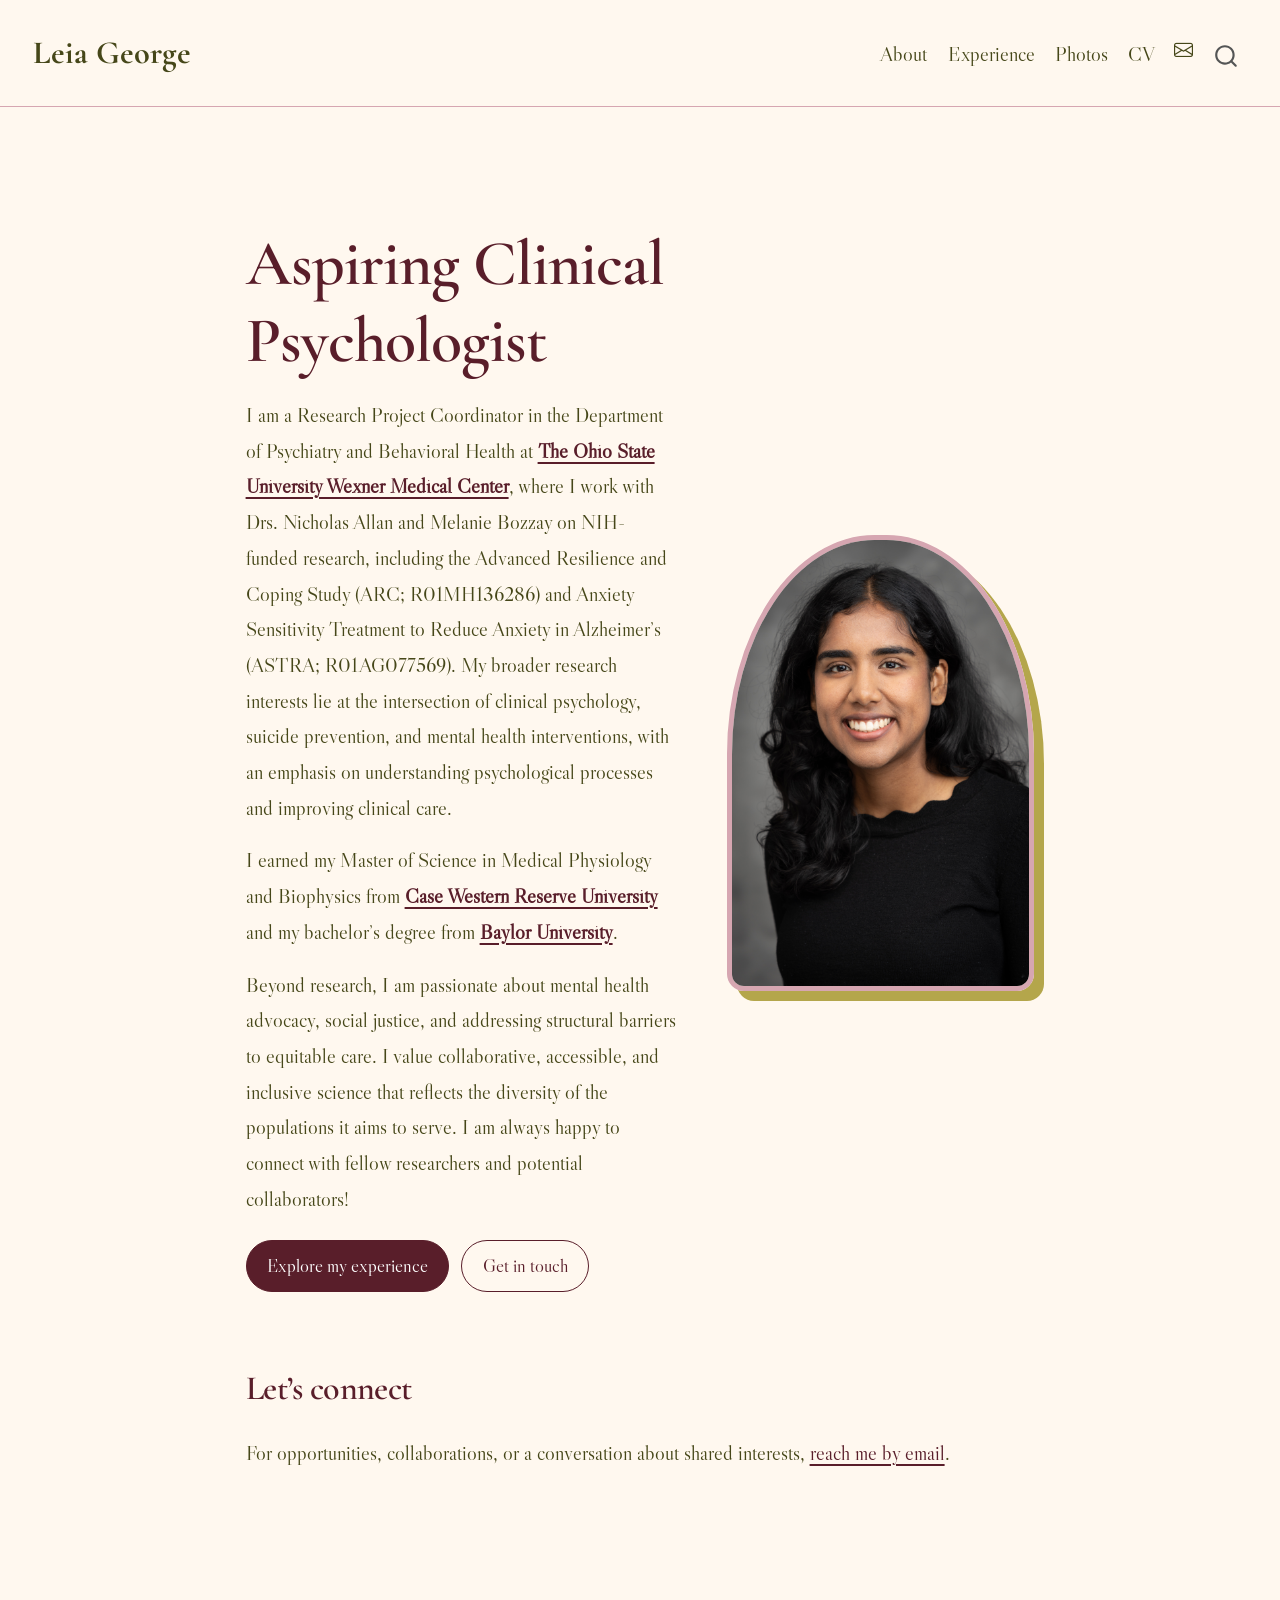
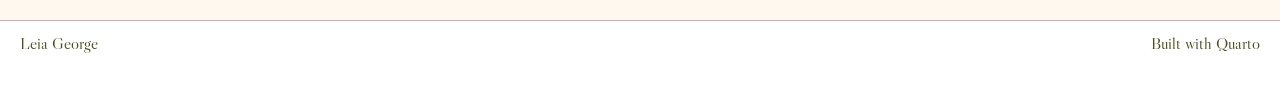
==== commit 685ec312: "Apply Cormorant Garamond headings and Libre Caslon Display body typography" ====
--- a/docs/index.html
+++ b/docs/index.html
@@ -69,7 +69,7 @@
 <style>html{ scroll-behavior: smooth; }</style>
 
 
-<link rel="stylesheet" href="portfolio-20261026.css">
+<link rel="stylesheet" href="portfolio-fonts-20261026.css">
 </head>
 
 <body class="nav-fixed fullcontent">
@@ -90,19 +90,19 @@
           <div class="collapse navbar-collapse" id="navbarCollapse">
             <ul class="navbar-nav navbar-nav-scroll ms-auto">
   <li class="nav-item">
-    <a class="nav-link" href="./index.html?v=site-20261026-r2"> 
+    <a class="nav-link" href="./index.html?v=site-20261026-fonts"> 
 <span class="menu-text">About</span></a>
   </li>  
   <li class="nav-item">
-    <a class="nav-link" href="./experience.html?v=site-20261026-r2"> 
+    <a class="nav-link" href="./experience.html?v=site-20261026-fonts"> 
 <span class="menu-text">Experience</span></a>
   </li>  
   <li class="nav-item">
-    <a class="nav-link" href="./photos.html?v=site-20261026-r2"> 
+    <a class="nav-link" href="./photos.html?v=site-20261026-fonts"> 
 <span class="menu-text">Photos</span></a>
   </li>  
   <li class="nav-item">
-    <a class="nav-link" href="./cv.html?v=site-20261026-r2"> 
+    <a class="nav-link" href="./cv.html?v=site-20261026-fonts"> 
 <span class="menu-text">CV</span></a>
   </li>  
   <li class="nav-item compact">
@@ -150,7 +150,7 @@
 <p>I am a Research Project Coordinator in the Department of Psychiatry and Behavioral Health at <a href="https://wexnermedical.osu.edu/"><strong>The Ohio State University Wexner Medical Center</strong></a>, where I work with Drs. Nicholas Allan and Melanie Bozzay on NIH-funded research, including the Advanced Resilience and Coping Study (ARC; R01MH136286) and Anxiety Sensitivity Treatment to Reduce Anxiety in Alzheimer’s (ASTRA; R01AG077569). My broader research interests lie at the intersection of clinical psychology, suicide prevention, and mental health interventions, with an emphasis on understanding psychological processes and improving clinical care.</p>
 <p>I earned my Master of Science in Medical Physiology and Biophysics from <a href="https://case.edu/"><strong>Case Western Reserve University</strong></a> and my bachelor’s degree from <a href="https://www.baylor.edu/"><strong>Baylor University</strong></a>.</p>
 <p>Beyond research, I am passionate about mental health advocacy, social justice, and addressing structural barriers to equitable care. I value collaborative, accessible, and inclusive science that reflects the diversity of the populations it aims to serve. I am always happy to connect with fellow researchers and potential collaborators!</p>
-<p><a href="experience.html?v=site-20261026-r2" class="btn btn-primary">Explore my experience</a> <a href="mailto:Leia.george@osumc.edu" class="btn btn-outline-primary">Get in touch</a></p>
+<p><a href="experience.html?v=site-20261026-fonts" class="btn btn-primary">Explore my experience</a> <a href="mailto:Leia.george@osumc.edu" class="btn btn-outline-primary">Get in touch</a></p>
 </section>
 <div class="hero-photo">
 <p><img src="assets/headshot.jpg" class="img-fluid" alt="Portrait of Leia George"></p>
--- a/docs/portfolio-fonts-20261026.css
+++ b/docs/portfolio-fonts-20261026.css
@@ -0,0 +1,115 @@
+@font-face { font-family: "Cormorant Garamond"; src: url("assets/fonts/cormorant-garamond.ttf") format("truetype"); font-style: normal; font-weight: 300 700; font-display: swap; }
+@font-face { font-family: "Cormorant Garamond"; src: url("assets/fonts/cormorant-garamond-italic.ttf") format("truetype"); font-style: italic; font-weight: 300 700; font-display: swap; }
+@font-face { font-family: "Libre Caslon Display"; src: url("assets/fonts/libre-caslon-display.ttf") format("truetype"); font-style: normal; font-weight: 400; font-display: swap; }
+:root {
+  --font-heading: "Cormorant Garamond", Georgia, serif;
+  --font-body: "Libre Caslon Display", Georgia, serif;
+  --bs-body-font-family: var(--font-body);
+  --matcha: #b4a64b;
+  --velvet: #591e2a;
+  --monarch: #d2682b;
+  --pink-silk: #d6a6b1;
+  --moss: #464719;
+  --cornflower: #98a8d9;
+  --ink: var(--moss);
+  --accent: var(--velvet);
+  --paper: #fff8ef;
+  --bs-link-color: var(--velvet);
+  --bs-link-hover-color: var(--moss);
+}
+body { background: var(--paper); color: var(--ink); font-family: var(--font-body); font-size: 1.2rem; line-height: 1.75; }
+.navbar { background: var(--paper); border-bottom: 1px solid var(--pink-silk); padding-block: 1.15rem; }
+.navbar-brand { font-family: var(--font-heading); font-weight: bold; font-size: 1.5rem; color: var(--ink); }
+.navbar a { color: var(--ink); }
+h1,h2,h3 { color: var(--velvet); }
+h1,h2,h3,h4,h5,h6 { font-family: var(--font-heading); font-weight: 600; letter-spacing: -.015em; }
+h1 { font-size: clamp(2.5rem, 5vw, 4rem); }
+h2 { margin-top: 3rem; border: none; font-size: 2rem; }
+h3 { font-size: 1.15rem; }
+a { color: var(--accent); text-underline-offset: .2em; }
+#quarto-content { padding-top: 2rem; }
+.eyebrow { font-size: .75rem; letter-spacing: .18em; font-weight: 650; color: var(--moss); }
+.portfolio-hero { display: grid; grid-template-columns: 1.4fr 1fr; align-items: center; gap: 3rem; padding-block: 2rem 3rem; }
+.hero-copy h1 { margin-top: 1rem; }
+.hero-photo img { width: 100%; max-height: 480px; object-fit: cover; border-radius: 48% 48% 1rem 1rem; }
+.hero-photo p { margin: 0; }
+.quarto-title-block:has(+ .portfolio-hero) { display: none; }
+.focus-card { padding: 1.4rem; background: #f7eee7; border-top: 3px solid var(--matcha); border-radius: .2rem; }
+.focus-card h3 { margin-top: 0; }
+.btn { border-radius: 2rem; padding: .65rem 1.2rem; margin: .4rem .4rem .4rem 0; font-size: .95rem; }
+.btn-primary { background: var(--accent); border-color: var(--accent); color: white; }
+.btn-primary:hover { background: var(--moss); border-color: var(--moss); }
+.btn-outline-primary { border-color: var(--accent); color: var(--accent); }
+.btn-outline-primary:hover { background: var(--accent); border-color: var(--accent); }
+.nav-footer { border-top: 1px solid var(--pink-silk); margin-top: 3rem; }
+@media (max-width: 767px) { .portfolio-hero { grid-template-columns: 1fr; gap: 1.5rem; } .hero-photo { max-width: 320px; } }
+
+/* Alternating experience timeline; DOM order remains newest first. */
+.career-timeline { position: relative; margin: 3rem 0; --timeline-line: var(--cornflower); --card-accent: var(--matcha); }
+.career-timeline::before { content: ""; position: absolute; left: 50%; top: 0; bottom: 0; width: 2px; background: var(--timeline-line); transform: translateX(-50%); }
+.timeline-entry { display: grid; grid-template-columns: minmax(0, 1fr) minmax(0, 1fr); column-gap: 3.5rem; position: relative; padding-bottom: 2.5rem; align-items: start; }
+.timeline-entry:last-child { padding-bottom: 0; }
+.timeline-entry::before { content: ""; position: absolute; left: 50%; top: 2.6rem; width: 15px; height: 15px; border: 2px solid var(--timeline-line); background: var(--paper); border-radius: 50%; transform: translate(-50%, -50%); z-index: 1; }
+.timeline-date { grid-column: 1; grid-row: 1; text-align: right; padding-top: 1.75rem; font-size: .85rem; font-weight: 750; letter-spacing: .04em; text-transform: uppercase; color: var(--velvet); }
+.timeline-card { grid-column: 2; grid-row: 1; position: relative; background: white; border-left: 5px solid var(--card-accent); padding: 1.6rem; box-shadow: 0 8px 40px rgba(89,30,42,.08); }
+.timeline-card::before { content: ""; position: absolute; left: -17px; top: 1.85rem; border-top: 12px solid transparent; border-bottom: 12px solid transparent; border-right: 12px solid var(--card-accent); }
+.timeline-entry:nth-child(even) .timeline-date { grid-column: 2; text-align: left; }
+.timeline-entry:nth-child(even) .timeline-card { grid-column: 1; border-left: 0; border-right: 5px solid var(--card-accent); }
+.timeline-entry:nth-child(even) .timeline-card::before { left: auto; right: -17px; border-right: 0; border-left: 12px solid var(--card-accent); }
+.timeline-card h3 { margin: 0 0 .5rem; font-family: var(--font-heading); font-size: 1.6rem; font-weight: 700; letter-spacing: -.02em; }
+.timeline-organization { font-style: italic; font-size: .95rem; }
+.timeline-card p { font-size: .95rem; line-height: 1.65; }
+.timeline-card p:last-child { margin-bottom: 0; color: var(--moss); }
+@media (max-width: 767px) {
+ .career-timeline::before { left: .5rem; }
+ .timeline-entry { grid-template-columns: minmax(0, 1fr); gap: .7rem; padding-left: 2rem; padding-bottom: 2rem; }
+ .timeline-entry::before { left: .5rem; top: .75rem; }
+ .timeline-date, .timeline-entry:nth-child(even) .timeline-date { grid-column: 1; grid-row: 1; text-align: left; padding-top: 0; }
+ .timeline-card, .timeline-entry:nth-child(even) .timeline-card { grid-column: 1; grid-row: 2; border-left: 5px solid var(--card-accent); border-right: 0; padding: 1.25rem; }
+ .timeline-card::before, .timeline-entry:nth-child(even) .timeline-card::before { left: -17px; right: auto; top: 1.2rem; border-left: 0; border-right: 12px solid var(--card-accent); }
+}
+
+/* Preserve each institution mark's proportions inside its white card. */
+.timeline-card .institution-logo { display: block; width: auto; max-width: min(100%, 180px); height: 72px; object-fit: contain; object-position: left center; margin: .9rem 0; }
+.timeline-card figure { margin: .9rem 0; }
+.timeline-card figure:has(.institution-logo) figcaption { display: none; }
+@media (max-width: 767px) { .timeline-card .institution-logo { height: 60px; max-width: min(100%, 160px); } }
+
+.timeline-card .institution-logo-wide { width: 100%; max-width: 280px; height: auto; }
+
+/* Palette accents stay decorative; body and action labels use high-contrast colors. */
+a:hover { color: var(--moss); }
+a:focus-visible, button:focus-visible, .btn:focus-visible { outline: 3px solid var(--velvet); outline-offset: 4px; box-shadow: 0 0 0 6px var(--cornflower); }
+.navbar .navbar-nav .nav-link { color: var(--moss); }
+.navbar .navbar-nav .nav-link.active, .navbar .navbar-nav .nav-link:hover { color: var(--velvet); text-decoration: underline; text-decoration-color: var(--monarch); text-underline-offset: .4em; }
+.navbar-brand, .navbar-brand:hover { color: var(--velvet); }
+.btn-primary, .btn-primary:focus { background: var(--velvet); border-color: var(--velvet); color: white; }
+.btn-primary:hover, .btn-primary:active { background: var(--moss); border-color: var(--moss); color: white; }
+.btn-outline-primary:hover, .btn-outline-primary:active { color: white; }
+.hero-photo img { border: 5px solid var(--pink-silk); box-shadow: 10px 10px 0 var(--matcha); }
+.timeline-entry:nth-child(3n + 2) { --card-accent: var(--pink-silk); }
+.timeline-entry:nth-child(3n) { --card-accent: var(--monarch); }
+.timeline-entry::before { border-color: var(--velvet); }
+.nav-footer, .nav-footer a { color: var(--moss); }
+::selection { background: var(--pink-silk); color: var(--velvet); }
+
+/* Keyboard-focusable document with its own native vertical scroll. */
+.cv-viewer { display: block; width: 100%; height: 80vh; min-height: 480px; border: 1px solid var(--pink-silk); border-radius: .3rem; background: white; box-shadow: 0 8px 32px rgba(89,30,42,.06); }
+.cv-viewer:focus-visible { outline: 3px solid var(--velvet); outline-offset: 4px; }
+@media (max-width: 767px) { .cv-viewer { height: 75vh; min-height: 360px; } }
+
+/* Each figure gets its own grid cell and visible space on every screen size. */
+.photo-gallery { display: grid; grid-template-columns: repeat(auto-fit, minmax(min(100%, 280px), 1fr)); gap: 3rem 2rem; max-width: 900px; align-items: start; }
+.photo-gallery .photo-card { min-width: 0; padding: 1rem; background: white; border: 1px solid var(--pink-silk); border-radius: .65rem; }
+.photo-gallery img { display: block; width: 100%; height: auto; border-radius: .4rem; }
+.photo-gallery figure, .photo-gallery .quarto-figure { margin: 0; width: 100%; }
+.photo-gallery figcaption { color: var(--moss); padding-top: 1rem; line-height: 1.6; text-align: left; }
+.photo-gallery figcaption strong { color: var(--velvet); }
+
+/* Center only the Photos page heading. */
+body:has(.photo-gallery) #title-block-header .quarto-title .title { text-align: center; }
+
+/* Use the requested body typeface throughout website controls and captions. */
+button, input, select, textarea, .btn, .navbar .nav-link, .nav-footer, figcaption { font-family: var(--font-body); }
+.btn, .timeline-card p, .timeline-organization { font-size: 1.1rem; }
+.navbar-brand { font-size: 1.9rem; }
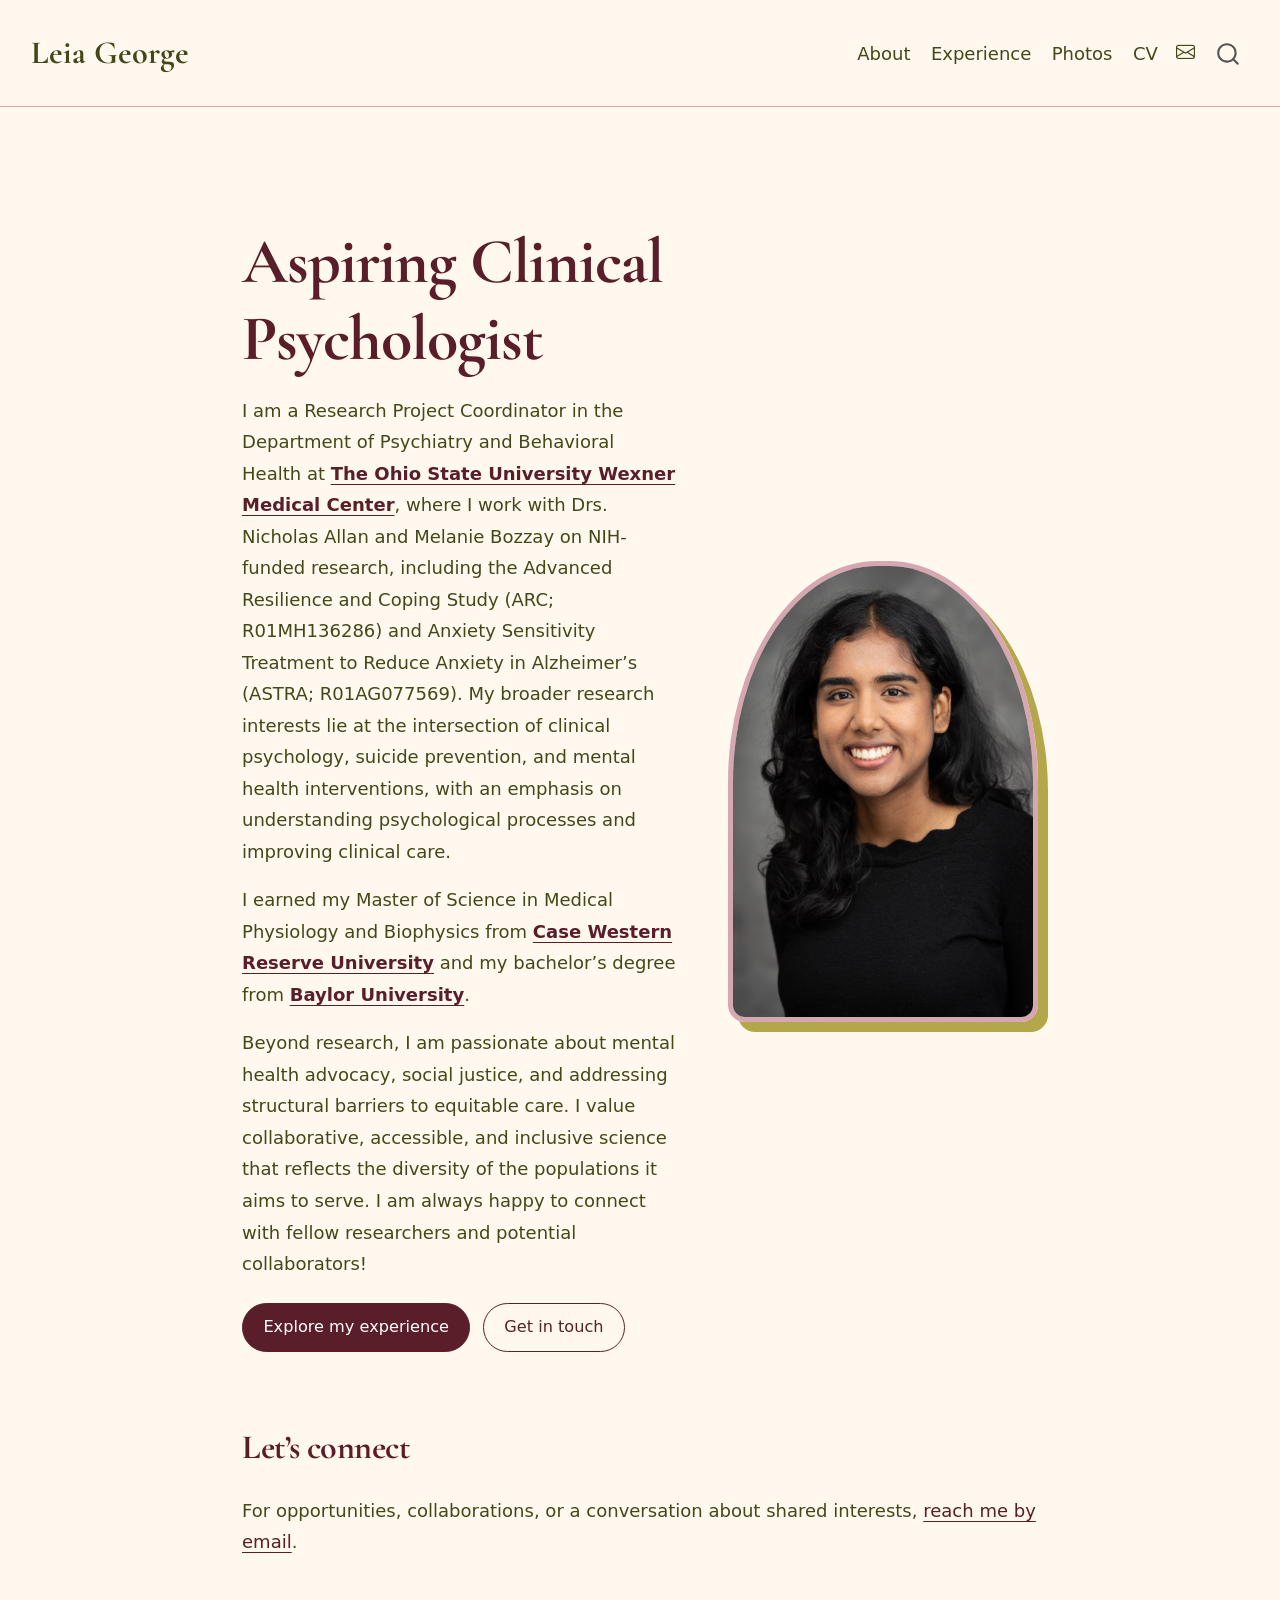
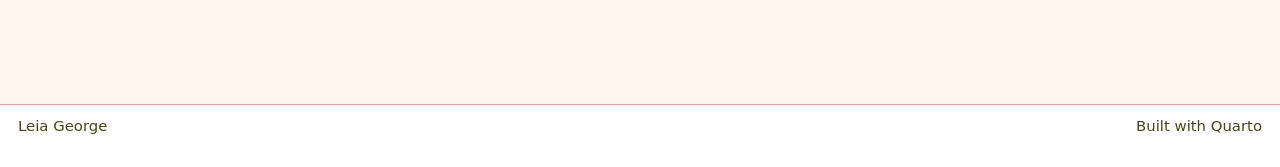
==== commit 59bfae51: "Restore original body font and use true bold Cormorant headings" ====
--- a/docs/index.html
+++ b/docs/index.html
@@ -69,7 +69,7 @@
 <style>html{ scroll-behavior: smooth; }</style>
 
 
-<link rel="stylesheet" href="portfolio-fonts-20261026.css">
+<link rel="stylesheet" href="portfolio-fonts-bold.css">
 </head>
 
 <body class="nav-fixed fullcontent">
@@ -90,19 +90,19 @@
           <div class="collapse navbar-collapse" id="navbarCollapse">
             <ul class="navbar-nav navbar-nav-scroll ms-auto">
   <li class="nav-item">
-    <a class="nav-link" href="./index.html?v=site-20261026-fonts"> 
+    <a class="nav-link" href="./index.html?v=site-20261026-bold"> 
 <span class="menu-text">About</span></a>
   </li>  
   <li class="nav-item">
-    <a class="nav-link" href="./experience.html?v=site-20261026-fonts"> 
+    <a class="nav-link" href="./experience.html?v=site-20261026-bold"> 
 <span class="menu-text">Experience</span></a>
   </li>  
   <li class="nav-item">
-    <a class="nav-link" href="./photos.html?v=site-20261026-fonts"> 
+    <a class="nav-link" href="./photos.html?v=site-20261026-bold"> 
 <span class="menu-text">Photos</span></a>
   </li>  
   <li class="nav-item">
-    <a class="nav-link" href="./cv.html?v=site-20261026-fonts"> 
+    <a class="nav-link" href="./cv.html?v=site-20261026-bold"> 
 <span class="menu-text">CV</span></a>
   </li>  
   <li class="nav-item compact">
@@ -150,7 +150,7 @@
 <p>I am a Research Project Coordinator in the Department of Psychiatry and Behavioral Health at <a href="https://wexnermedical.osu.edu/"><strong>The Ohio State University Wexner Medical Center</strong></a>, where I work with Drs. Nicholas Allan and Melanie Bozzay on NIH-funded research, including the Advanced Resilience and Coping Study (ARC; R01MH136286) and Anxiety Sensitivity Treatment to Reduce Anxiety in Alzheimer’s (ASTRA; R01AG077569). My broader research interests lie at the intersection of clinical psychology, suicide prevention, and mental health interventions, with an emphasis on understanding psychological processes and improving clinical care.</p>
 <p>I earned my Master of Science in Medical Physiology and Biophysics from <a href="https://case.edu/"><strong>Case Western Reserve University</strong></a> and my bachelor’s degree from <a href="https://www.baylor.edu/"><strong>Baylor University</strong></a>.</p>
 <p>Beyond research, I am passionate about mental health advocacy, social justice, and addressing structural barriers to equitable care. I value collaborative, accessible, and inclusive science that reflects the diversity of the populations it aims to serve. I am always happy to connect with fellow researchers and potential collaborators!</p>
-<p><a href="experience.html?v=site-20261026-fonts" class="btn btn-primary">Explore my experience</a> <a href="mailto:Leia.george@osumc.edu" class="btn btn-outline-primary">Get in touch</a></p>
+<p><a href="experience.html?v=site-20261026-bold" class="btn btn-primary">Explore my experience</a> <a href="mailto:Leia.george@osumc.edu" class="btn btn-outline-primary">Get in touch</a></p>
 </section>
 <div class="hero-photo">
 <p><img src="assets/headshot.jpg" class="img-fluid" alt="Portrait of Leia George"></p>
--- a/docs/portfolio-fonts-bold.css
+++ b/docs/portfolio-fonts-bold.css
@@ -0,0 +1,114 @@
+@font-face { font-family: "Cormorant Garamond"; src: url("assets/fonts/cormorant-garamond.ttf") format("truetype"); font-style: normal; font-weight: 300 700; font-display: swap; }
+@font-face { font-family: "Cormorant Garamond"; src: url("assets/fonts/cormorant-garamond-italic.ttf") format("truetype"); font-style: italic; font-weight: 300 700; font-display: swap; }
+:root {
+  --font-heading: "Cormorant Garamond", Georgia, serif;
+  --font-body: system-ui, -apple-system, BlinkMacSystemFont, "Segoe UI", sans-serif;
+  --bs-body-font-family: var(--font-body);
+  --matcha: #b4a64b;
+  --velvet: #591e2a;
+  --monarch: #d2682b;
+  --pink-silk: #d6a6b1;
+  --moss: #464719;
+  --cornflower: #98a8d9;
+  --ink: var(--moss);
+  --accent: var(--velvet);
+  --paper: #fff8ef;
+  --bs-link-color: var(--velvet);
+  --bs-link-hover-color: var(--moss);
+}
+body { background: var(--paper); color: var(--ink); font-family: var(--font-body); font-size: 1.06rem; line-height: 1.75; }
+.navbar { background: var(--paper); border-bottom: 1px solid var(--pink-silk); padding-block: 1.15rem; }
+.navbar-brand { font-family: var(--font-heading); font-weight: 700; font-size: 1.5rem; color: var(--ink); }
+.navbar a { color: var(--ink); }
+h1,h2,h3 { color: var(--velvet); }
+h1,h2,h3,h4,h5,h6 { font-family: var(--font-heading); font-weight: 700; letter-spacing: -.015em; }
+h1 { font-size: clamp(2.5rem, 5vw, 4rem); }
+h2 { margin-top: 3rem; border: none; font-size: 2rem; }
+h3 { font-size: 1.15rem; }
+a { color: var(--accent); text-underline-offset: .2em; }
+#quarto-content { padding-top: 2rem; }
+.eyebrow { font-size: .75rem; letter-spacing: .18em; font-weight: 650; color: var(--moss); }
+.portfolio-hero { display: grid; grid-template-columns: 1.4fr 1fr; align-items: center; gap: 3rem; padding-block: 2rem 3rem; }
+.hero-copy h1 { margin-top: 1rem; }
+.hero-photo img { width: 100%; max-height: 480px; object-fit: cover; border-radius: 48% 48% 1rem 1rem; }
+.hero-photo p { margin: 0; }
+.quarto-title-block:has(+ .portfolio-hero) { display: none; }
+.focus-card { padding: 1.4rem; background: #f7eee7; border-top: 3px solid var(--matcha); border-radius: .2rem; }
+.focus-card h3 { margin-top: 0; }
+.btn { border-radius: 2rem; padding: .65rem 1.2rem; margin: .4rem .4rem .4rem 0; font-size: .95rem; }
+.btn-primary { background: var(--accent); border-color: var(--accent); color: white; }
+.btn-primary:hover { background: var(--moss); border-color: var(--moss); }
+.btn-outline-primary { border-color: var(--accent); color: var(--accent); }
+.btn-outline-primary:hover { background: var(--accent); border-color: var(--accent); }
+.nav-footer { border-top: 1px solid var(--pink-silk); margin-top: 3rem; }
+@media (max-width: 767px) { .portfolio-hero { grid-template-columns: 1fr; gap: 1.5rem; } .hero-photo { max-width: 320px; } }
+
+/* Alternating experience timeline; DOM order remains newest first. */
+.career-timeline { position: relative; margin: 3rem 0; --timeline-line: var(--cornflower); --card-accent: var(--matcha); }
+.career-timeline::before { content: ""; position: absolute; left: 50%; top: 0; bottom: 0; width: 2px; background: var(--timeline-line); transform: translateX(-50%); }
+.timeline-entry { display: grid; grid-template-columns: minmax(0, 1fr) minmax(0, 1fr); column-gap: 3.5rem; position: relative; padding-bottom: 2.5rem; align-items: start; }
+.timeline-entry:last-child { padding-bottom: 0; }
+.timeline-entry::before { content: ""; position: absolute; left: 50%; top: 2.6rem; width: 15px; height: 15px; border: 2px solid var(--timeline-line); background: var(--paper); border-radius: 50%; transform: translate(-50%, -50%); z-index: 1; }
+.timeline-date { grid-column: 1; grid-row: 1; text-align: right; padding-top: 1.75rem; font-size: .85rem; font-weight: 750; letter-spacing: .04em; text-transform: uppercase; color: var(--velvet); }
+.timeline-card { grid-column: 2; grid-row: 1; position: relative; background: white; border-left: 5px solid var(--card-accent); padding: 1.6rem; box-shadow: 0 8px 40px rgba(89,30,42,.08); }
+.timeline-card::before { content: ""; position: absolute; left: -17px; top: 1.85rem; border-top: 12px solid transparent; border-bottom: 12px solid transparent; border-right: 12px solid var(--card-accent); }
+.timeline-entry:nth-child(even) .timeline-date { grid-column: 2; text-align: left; }
+.timeline-entry:nth-child(even) .timeline-card { grid-column: 1; border-left: 0; border-right: 5px solid var(--card-accent); }
+.timeline-entry:nth-child(even) .timeline-card::before { left: auto; right: -17px; border-right: 0; border-left: 12px solid var(--card-accent); }
+.timeline-card h3 { margin: 0 0 .5rem; font-family: var(--font-heading); font-size: 1.6rem; font-weight: 700; letter-spacing: -.02em; }
+.timeline-organization { font-style: italic; font-size: .95rem; }
+.timeline-card p { font-size: .95rem; line-height: 1.65; }
+.timeline-card p:last-child { margin-bottom: 0; color: var(--moss); }
+@media (max-width: 767px) {
+ .career-timeline::before { left: .5rem; }
+ .timeline-entry { grid-template-columns: minmax(0, 1fr); gap: .7rem; padding-left: 2rem; padding-bottom: 2rem; }
+ .timeline-entry::before { left: .5rem; top: .75rem; }
+ .timeline-date, .timeline-entry:nth-child(even) .timeline-date { grid-column: 1; grid-row: 1; text-align: left; padding-top: 0; }
+ .timeline-card, .timeline-entry:nth-child(even) .timeline-card { grid-column: 1; grid-row: 2; border-left: 5px solid var(--card-accent); border-right: 0; padding: 1.25rem; }
+ .timeline-card::before, .timeline-entry:nth-child(even) .timeline-card::before { left: -17px; right: auto; top: 1.2rem; border-left: 0; border-right: 12px solid var(--card-accent); }
+}
+
+/* Preserve each institution mark's proportions inside its white card. */
+.timeline-card .institution-logo { display: block; width: auto; max-width: min(100%, 180px); height: 72px; object-fit: contain; object-position: left center; margin: .9rem 0; }
+.timeline-card figure { margin: .9rem 0; }
+.timeline-card figure:has(.institution-logo) figcaption { display: none; }
+@media (max-width: 767px) { .timeline-card .institution-logo { height: 60px; max-width: min(100%, 160px); } }
+
+.timeline-card .institution-logo-wide { width: 100%; max-width: 280px; height: auto; }
+
+/* Palette accents stay decorative; body and action labels use high-contrast colors. */
+a:hover { color: var(--moss); }
+a:focus-visible, button:focus-visible, .btn:focus-visible { outline: 3px solid var(--velvet); outline-offset: 4px; box-shadow: 0 0 0 6px var(--cornflower); }
+.navbar .navbar-nav .nav-link { color: var(--moss); }
+.navbar .navbar-nav .nav-link.active, .navbar .navbar-nav .nav-link:hover { color: var(--velvet); text-decoration: underline; text-decoration-color: var(--monarch); text-underline-offset: .4em; }
+.navbar-brand, .navbar-brand:hover { color: var(--velvet); }
+.btn-primary, .btn-primary:focus { background: var(--velvet); border-color: var(--velvet); color: white; }
+.btn-primary:hover, .btn-primary:active { background: var(--moss); border-color: var(--moss); color: white; }
+.btn-outline-primary:hover, .btn-outline-primary:active { color: white; }
+.hero-photo img { border: 5px solid var(--pink-silk); box-shadow: 10px 10px 0 var(--matcha); }
+.timeline-entry:nth-child(3n + 2) { --card-accent: var(--pink-silk); }
+.timeline-entry:nth-child(3n) { --card-accent: var(--monarch); }
+.timeline-entry::before { border-color: var(--velvet); }
+.nav-footer, .nav-footer a { color: var(--moss); }
+::selection { background: var(--pink-silk); color: var(--velvet); }
+
+/* Keyboard-focusable document with its own native vertical scroll. */
+.cv-viewer { display: block; width: 100%; height: 80vh; min-height: 480px; border: 1px solid var(--pink-silk); border-radius: .3rem; background: white; box-shadow: 0 8px 32px rgba(89,30,42,.06); }
+.cv-viewer:focus-visible { outline: 3px solid var(--velvet); outline-offset: 4px; }
+@media (max-width: 767px) { .cv-viewer { height: 75vh; min-height: 360px; } }
+
+/* Each figure gets its own grid cell and visible space on every screen size. */
+.photo-gallery { display: grid; grid-template-columns: repeat(auto-fit, minmax(min(100%, 280px), 1fr)); gap: 3rem 2rem; max-width: 900px; align-items: start; }
+.photo-gallery .photo-card { min-width: 0; padding: 1rem; background: white; border: 1px solid var(--pink-silk); border-radius: .65rem; }
+.photo-gallery img { display: block; width: 100%; height: auto; border-radius: .4rem; }
+.photo-gallery figure, .photo-gallery .quarto-figure { margin: 0; width: 100%; }
+.photo-gallery figcaption { color: var(--moss); padding-top: 1rem; line-height: 1.6; text-align: left; }
+.photo-gallery figcaption strong { color: var(--velvet); }
+
+/* Center only the Photos page heading. */
+body:has(.photo-gallery) #title-block-header .quarto-title .title { text-align: center; }
+
+/* Original system body typeface; Cormorant headings use the real 700 weight. */
+button, input, select, textarea, .btn, .navbar .nav-link, .nav-footer, figcaption { font-family: var(--font-body); }
+.btn, .timeline-card p, .timeline-organization { font-size: .95rem; }
+.navbar-brand { font-size: 1.9rem; }
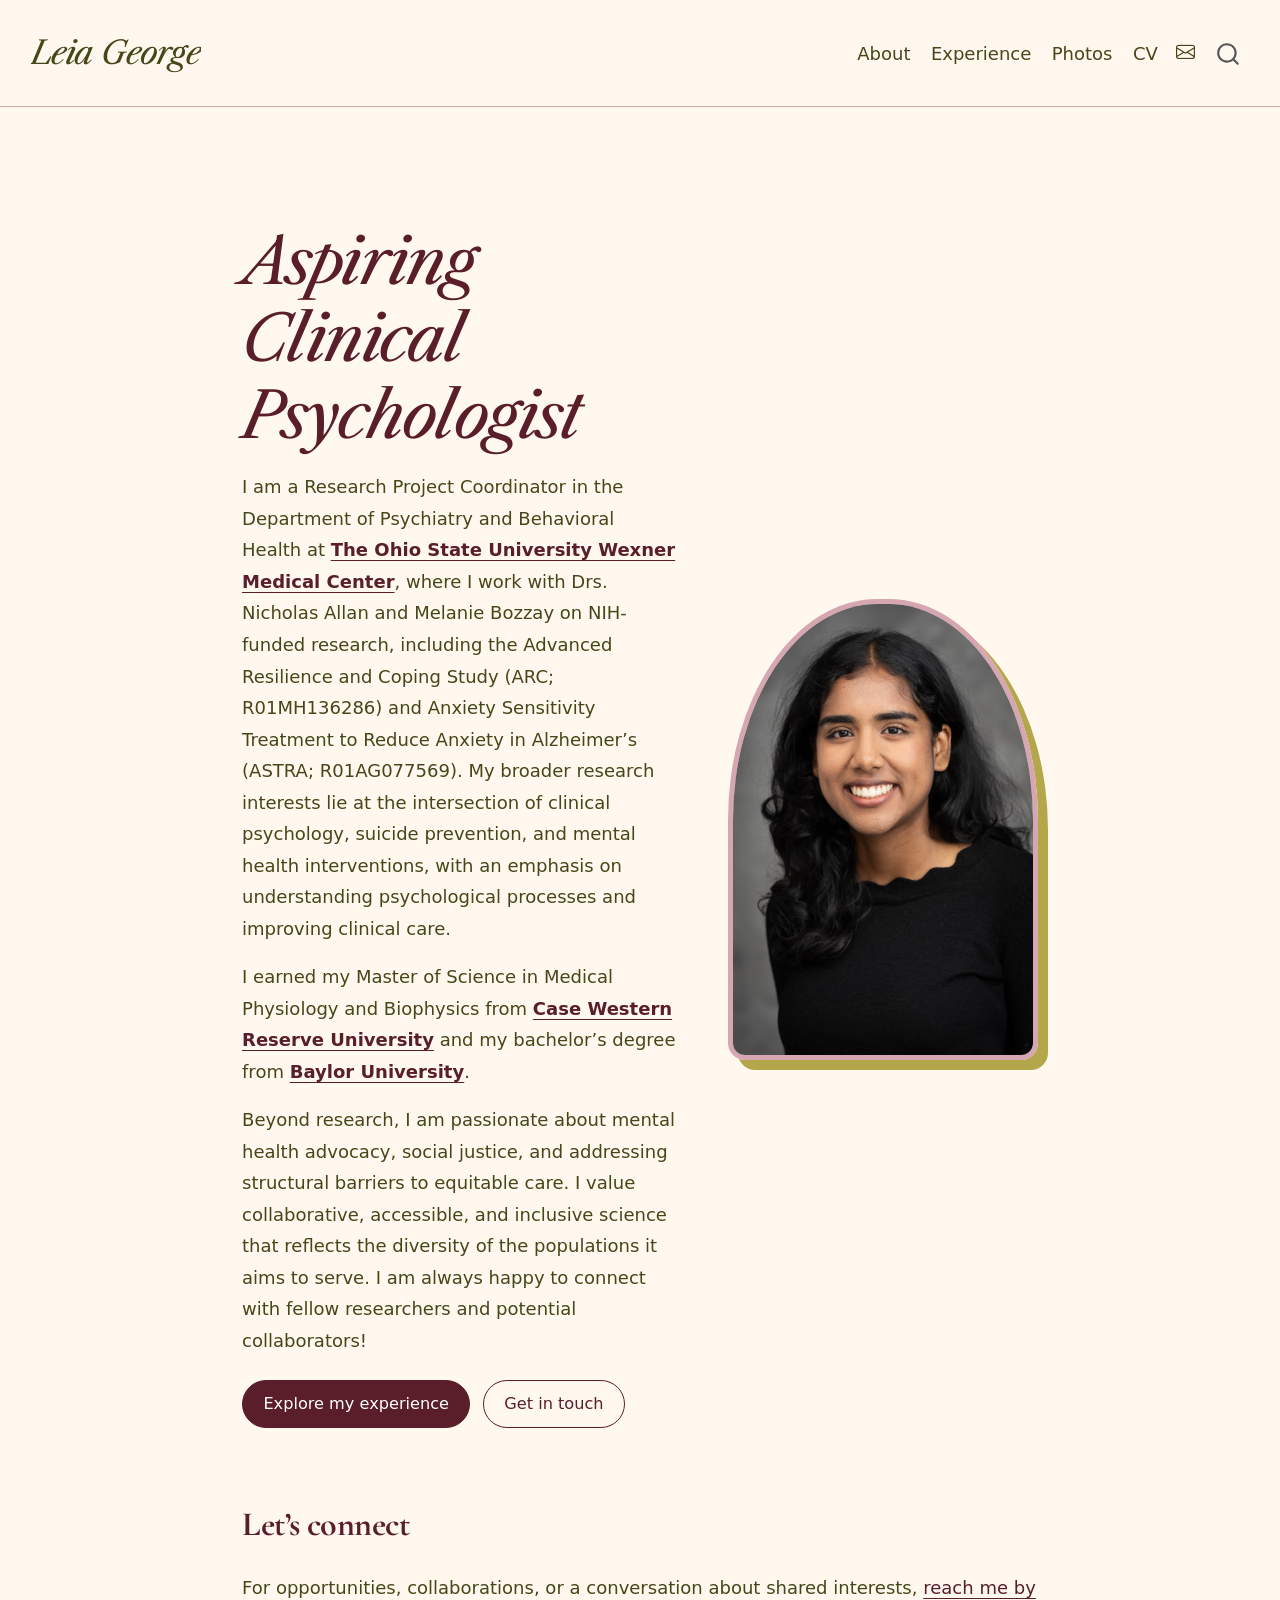
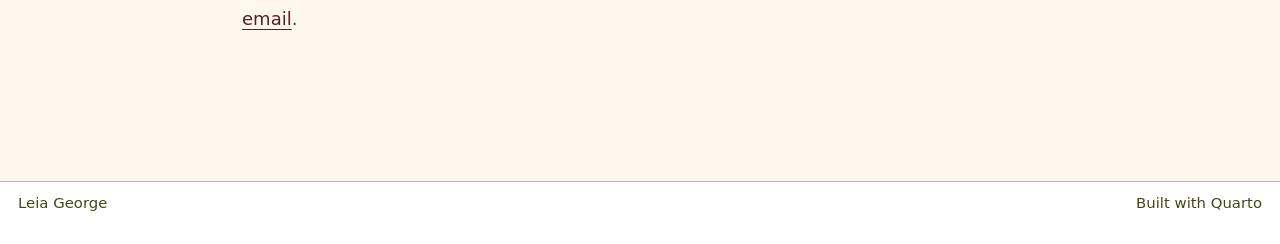
==== commit 35036068: "Style site name and homepage headline with Caslon italic" ====
--- a/docs/index.html
+++ b/docs/index.html
@@ -69,7 +69,7 @@
 <style>html{ scroll-behavior: smooth; }</style>
 
 
-<link rel="stylesheet" href="portfolio-fonts-bold.css">
+<link rel="stylesheet" href="portfolio-caslon.css">
 </head>
 
 <body class="nav-fixed fullcontent">
@@ -90,19 +90,19 @@
           <div class="collapse navbar-collapse" id="navbarCollapse">
             <ul class="navbar-nav navbar-nav-scroll ms-auto">
   <li class="nav-item">
-    <a class="nav-link" href="./index.html?v=site-20261026-bold"> 
+    <a class="nav-link" href="./index.html?v=site-caslon-20261105"> 
 <span class="menu-text">About</span></a>
   </li>  
   <li class="nav-item">
-    <a class="nav-link" href="./experience.html?v=site-20261026-bold"> 
+    <a class="nav-link" href="./experience.html?v=site-caslon-20261105"> 
 <span class="menu-text">Experience</span></a>
   </li>  
   <li class="nav-item">
-    <a class="nav-link" href="./photos.html?v=site-20261026-bold"> 
+    <a class="nav-link" href="./photos.html?v=site-caslon-20261105"> 
 <span class="menu-text">Photos</span></a>
   </li>  
   <li class="nav-item">
-    <a class="nav-link" href="./cv.html?v=site-20261026-bold"> 
+    <a class="nav-link" href="./cv.html?v=site-caslon-20261105"> 
 <span class="menu-text">CV</span></a>
   </li>  
   <li class="nav-item compact">
@@ -150,7 +150,7 @@
 <p>I am a Research Project Coordinator in the Department of Psychiatry and Behavioral Health at <a href="https://wexnermedical.osu.edu/"><strong>The Ohio State University Wexner Medical Center</strong></a>, where I work with Drs. Nicholas Allan and Melanie Bozzay on NIH-funded research, including the Advanced Resilience and Coping Study (ARC; R01MH136286) and Anxiety Sensitivity Treatment to Reduce Anxiety in Alzheimer’s (ASTRA; R01AG077569). My broader research interests lie at the intersection of clinical psychology, suicide prevention, and mental health interventions, with an emphasis on understanding psychological processes and improving clinical care.</p>
 <p>I earned my Master of Science in Medical Physiology and Biophysics from <a href="https://case.edu/"><strong>Case Western Reserve University</strong></a> and my bachelor’s degree from <a href="https://www.baylor.edu/"><strong>Baylor University</strong></a>.</p>
 <p>Beyond research, I am passionate about mental health advocacy, social justice, and addressing structural barriers to equitable care. I value collaborative, accessible, and inclusive science that reflects the diversity of the populations it aims to serve. I am always happy to connect with fellow researchers and potential collaborators!</p>
-<p><a href="experience.html?v=site-20261026-bold" class="btn btn-primary">Explore my experience</a> <a href="mailto:Leia.george@osumc.edu" class="btn btn-outline-primary">Get in touch</a></p>
+<p><a href="experience.html?v=site-caslon-20261105" class="btn btn-primary">Explore my experience</a> <a href="mailto:Leia.george@osumc.edu" class="btn btn-outline-primary">Get in touch</a></p>
 </section>
 <div class="hero-photo">
 <p><img src="assets/headshot.jpg" class="img-fluid" alt="Portrait of Leia George"></p>
--- a/docs/portfolio-caslon.css
+++ b/docs/portfolio-caslon.css
@@ -0,0 +1,124 @@
+@font-face { font-family: "Libre Caslon Text"; src: url("assets/fonts/libre-caslon-text-italic.ttf") format("truetype"); font-style: italic; font-weight: 400 700; font-display: swap; }
+@font-face { font-family: "Cormorant Garamond"; src: url("assets/fonts/cormorant-garamond.ttf") format("truetype"); font-style: normal; font-weight: 300 700; font-display: swap; }
+@font-face { font-family: "Cormorant Garamond"; src: url("assets/fonts/cormorant-garamond-italic.ttf") format("truetype"); font-style: italic; font-weight: 300 700; font-display: swap; }
+:root {
+  --font-heading: "Cormorant Garamond", Georgia, serif;
+  --font-body: system-ui, -apple-system, BlinkMacSystemFont, "Segoe UI", sans-serif;
+  --bs-body-font-family: var(--font-body);
+  --matcha: #b4a64b;
+  --velvet: #591e2a;
+  --monarch: #d2682b;
+  --pink-silk: #d6a6b1;
+  --moss: #464719;
+  --cornflower: #98a8d9;
+  --ink: var(--moss);
+  --accent: var(--velvet);
+  --paper: #fff8ef;
+  --bs-link-color: var(--velvet);
+  --bs-link-hover-color: var(--moss);
+}
+body { background: var(--paper); color: var(--ink); font-family: var(--font-body); font-size: 1.06rem; line-height: 1.75; }
+.navbar { background: var(--paper); border-bottom: 1px solid var(--pink-silk); padding-block: 1.15rem; }
+.navbar-brand { font-family: var(--font-heading); font-weight: 700; font-size: 1.5rem; color: var(--ink); }
+.navbar a { color: var(--ink); }
+h1,h2,h3 { color: var(--velvet); }
+h1,h2,h3,h4,h5,h6 { font-family: var(--font-heading); font-weight: 700; letter-spacing: -.015em; }
+h1 { font-size: clamp(2.5rem, 5vw, 4rem); }
+h2 { margin-top: 3rem; border: none; font-size: 2rem; }
+h3 { font-size: 1.15rem; }
+a { color: var(--accent); text-underline-offset: .2em; }
+#quarto-content { padding-top: 2rem; }
+.eyebrow { font-size: .75rem; letter-spacing: .18em; font-weight: 650; color: var(--moss); }
+.portfolio-hero { display: grid; grid-template-columns: 1.4fr 1fr; align-items: center; gap: 3rem; padding-block: 2rem 3rem; }
+.hero-copy h1 { margin-top: 1rem; }
+.hero-photo img { width: 100%; max-height: 480px; object-fit: cover; border-radius: 48% 48% 1rem 1rem; }
+.hero-photo p { margin: 0; }
+.quarto-title-block:has(+ .portfolio-hero) { display: none; }
+.focus-card { padding: 1.4rem; background: #f7eee7; border-top: 3px solid var(--matcha); border-radius: .2rem; }
+.focus-card h3 { margin-top: 0; }
+.btn { border-radius: 2rem; padding: .65rem 1.2rem; margin: .4rem .4rem .4rem 0; font-size: .95rem; }
+.btn-primary { background: var(--accent); border-color: var(--accent); color: white; }
+.btn-primary:hover { background: var(--moss); border-color: var(--moss); }
+.btn-outline-primary { border-color: var(--accent); color: var(--accent); }
+.btn-outline-primary:hover { background: var(--accent); border-color: var(--accent); }
+.nav-footer { border-top: 1px solid var(--pink-silk); margin-top: 3rem; }
+@media (max-width: 767px) { .portfolio-hero { grid-template-columns: 1fr; gap: 1.5rem; } .hero-photo { max-width: 320px; } }
+
+/* Alternating experience timeline; DOM order remains newest first. */
+.career-timeline { position: relative; margin: 3rem 0; --timeline-line: var(--cornflower); --card-accent: var(--matcha); }
+.career-timeline::before { content: ""; position: absolute; left: 50%; top: 0; bottom: 0; width: 2px; background: var(--timeline-line); transform: translateX(-50%); }
+.timeline-entry { display: grid; grid-template-columns: minmax(0, 1fr) minmax(0, 1fr); column-gap: 3.5rem; position: relative; padding-bottom: 2.5rem; align-items: start; }
+.timeline-entry:last-child { padding-bottom: 0; }
+.timeline-entry::before { content: ""; position: absolute; left: 50%; top: 2.6rem; width: 15px; height: 15px; border: 2px solid var(--timeline-line); background: var(--paper); border-radius: 50%; transform: translate(-50%, -50%); z-index: 1; }
+.timeline-date { grid-column: 1; grid-row: 1; text-align: right; padding-top: 1.75rem; font-size: .85rem; font-weight: 750; letter-spacing: .04em; text-transform: uppercase; color: var(--velvet); }
+.timeline-card { grid-column: 2; grid-row: 1; position: relative; background: white; border-left: 5px solid var(--card-accent); padding: 1.6rem; box-shadow: 0 8px 40px rgba(89,30,42,.08); }
+.timeline-card::before { content: ""; position: absolute; left: -17px; top: 1.85rem; border-top: 12px solid transparent; border-bottom: 12px solid transparent; border-right: 12px solid var(--card-accent); }
+.timeline-entry:nth-child(even) .timeline-date { grid-column: 2; text-align: left; }
+.timeline-entry:nth-child(even) .timeline-card { grid-column: 1; border-left: 0; border-right: 5px solid var(--card-accent); }
+.timeline-entry:nth-child(even) .timeline-card::before { left: auto; right: -17px; border-right: 0; border-left: 12px solid var(--card-accent); }
+.timeline-card h3 { margin: 0 0 .5rem; font-family: var(--font-heading); font-size: 1.6rem; font-weight: 700; letter-spacing: -.02em; }
+.timeline-organization { font-style: italic; font-size: .95rem; }
+.timeline-card p { font-size: .95rem; line-height: 1.65; }
+.timeline-card p:last-child { margin-bottom: 0; color: var(--moss); }
+@media (max-width: 767px) {
+ .career-timeline::before { left: .5rem; }
+ .timeline-entry { grid-template-columns: minmax(0, 1fr); gap: .7rem; padding-left: 2rem; padding-bottom: 2rem; }
+ .timeline-entry::before { left: .5rem; top: .75rem; }
+ .timeline-date, .timeline-entry:nth-child(even) .timeline-date { grid-column: 1; grid-row: 1; text-align: left; padding-top: 0; }
+ .timeline-card, .timeline-entry:nth-child(even) .timeline-card { grid-column: 1; grid-row: 2; border-left: 5px solid var(--card-accent); border-right: 0; padding: 1.25rem; }
+ .timeline-card::before, .timeline-entry:nth-child(even) .timeline-card::before { left: -17px; right: auto; top: 1.2rem; border-left: 0; border-right: 12px solid var(--card-accent); }
+}
+
+/* Preserve each institution mark's proportions inside its white card. */
+.timeline-card .institution-logo { display: block; width: auto; max-width: min(100%, 180px); height: 72px; object-fit: contain; object-position: left center; margin: .9rem 0; }
+.timeline-card figure { margin: .9rem 0; }
+.timeline-card figure:has(.institution-logo) figcaption { display: none; }
+@media (max-width: 767px) { .timeline-card .institution-logo { height: 60px; max-width: min(100%, 160px); } }
+
+.timeline-card .institution-logo-wide { width: 100%; max-width: 280px; height: auto; }
+
+/* Palette accents stay decorative; body and action labels use high-contrast colors. */
+a:hover { color: var(--moss); }
+a:focus-visible, button:focus-visible, .btn:focus-visible { outline: 3px solid var(--velvet); outline-offset: 4px; box-shadow: 0 0 0 6px var(--cornflower); }
+.navbar .navbar-nav .nav-link { color: var(--moss); }
+.navbar .navbar-nav .nav-link.active, .navbar .navbar-nav .nav-link:hover { color: var(--velvet); text-decoration: underline; text-decoration-color: var(--monarch); text-underline-offset: .4em; }
+.navbar-brand, .navbar-brand:hover { color: var(--velvet); }
+.btn-primary, .btn-primary:focus { background: var(--velvet); border-color: var(--velvet); color: white; }
+.btn-primary:hover, .btn-primary:active { background: var(--moss); border-color: var(--moss); color: white; }
+.btn-outline-primary:hover, .btn-outline-primary:active { color: white; }
+.hero-photo img { border: 5px solid var(--pink-silk); box-shadow: 10px 10px 0 var(--matcha); }
+.timeline-entry:nth-child(3n + 2) { --card-accent: var(--pink-silk); }
+.timeline-entry:nth-child(3n) { --card-accent: var(--monarch); }
+.timeline-entry::before { border-color: var(--velvet); }
+.nav-footer, .nav-footer a { color: var(--moss); }
+::selection { background: var(--pink-silk); color: var(--velvet); }
+
+/* Keyboard-focusable document with its own native vertical scroll. */
+.cv-viewer { display: block; width: 100%; height: 80vh; min-height: 480px; border: 1px solid var(--pink-silk); border-radius: .3rem; background: white; box-shadow: 0 8px 32px rgba(89,30,42,.06); }
+.cv-viewer:focus-visible { outline: 3px solid var(--velvet); outline-offset: 4px; }
+@media (max-width: 767px) { .cv-viewer { height: 75vh; min-height: 360px; } }
+
+/* Each figure gets its own grid cell and visible space on every screen size. */
+.photo-gallery { display: grid; grid-template-columns: repeat(auto-fit, minmax(min(100%, 280px), 1fr)); gap: 3rem 2rem; max-width: 900px; align-items: start; }
+.photo-gallery .photo-card { min-width: 0; padding: 1rem; background: white; border: 1px solid var(--pink-silk); border-radius: .65rem; }
+.photo-gallery img { display: block; width: 100%; height: auto; border-radius: .4rem; }
+.photo-gallery figure, .photo-gallery .quarto-figure { margin: 0; width: 100%; }
+.photo-gallery figcaption { color: var(--moss); padding-top: 1rem; line-height: 1.6; text-align: left; }
+.photo-gallery figcaption strong { color: var(--velvet); }
+
+/* Center only the Photos page heading. */
+body:has(.photo-gallery) #title-block-header .quarto-title .title { text-align: center; }
+
+/* Original system body typeface; Cormorant headings use the real 700 weight. */
+button, input, select, textarea, .btn, .navbar .nav-link, .nav-footer, figcaption { font-family: var(--font-body); }
+.btn, .timeline-card p, .timeline-organization { font-size: .95rem; }
+.navbar-brand { font-size: 1.9rem; }
+
+/* Caslon italic accents only: site name and homepage career headline. */
+.navbar-brand, .hero-copy h1 {
+  font-family: "Libre Caslon Text", "Adobe Caslon Pro", "Times New Roman", serif;
+  font-style: italic;
+  font-weight: 400;
+  font-synthesis: none;
+  letter-spacing: -.025em;
+}
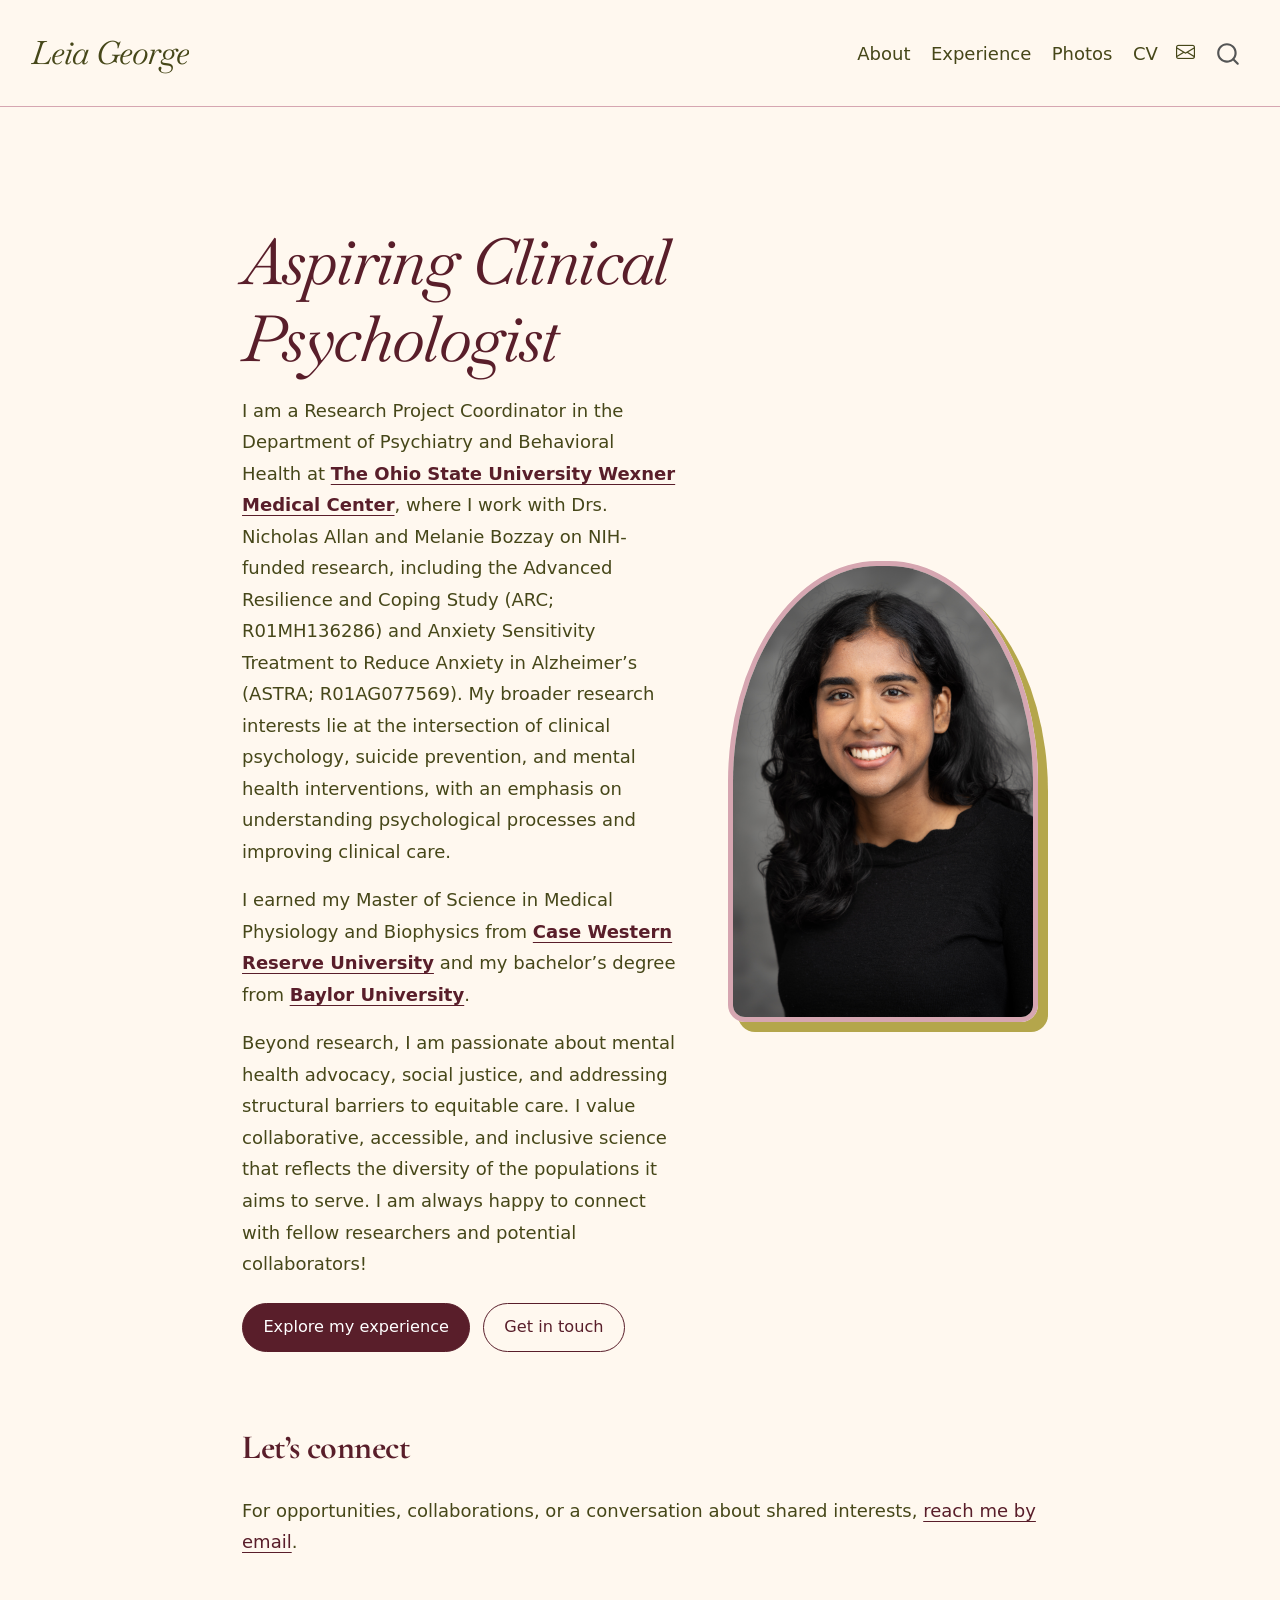
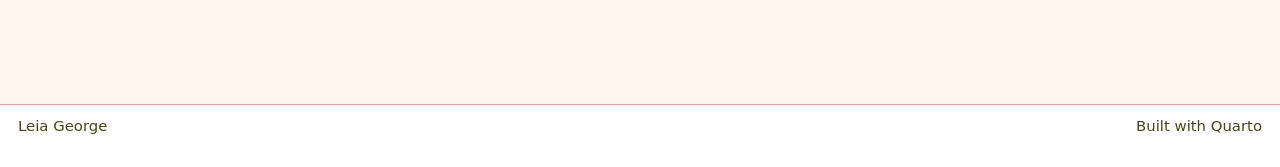
==== commit 1830a0fa: "Use Baskervville Italic for site name and career headline" ====
--- a/docs/index.html
+++ b/docs/index.html
@@ -69,7 +69,7 @@
 <style>html{ scroll-behavior: smooth; }</style>
 
 
-<link rel="stylesheet" href="portfolio-caslon.css">
+<link rel="stylesheet" href="portfolio-baskervville.css">
 </head>
 
 <body class="nav-fixed fullcontent">
@@ -90,19 +90,19 @@
           <div class="collapse navbar-collapse" id="navbarCollapse">
             <ul class="navbar-nav navbar-nav-scroll ms-auto">
   <li class="nav-item">
-    <a class="nav-link" href="./index.html?v=site-caslon-20261105"> 
+    <a class="nav-link" href="./index.html?v=site-baskervville-20261105"> 
 <span class="menu-text">About</span></a>
   </li>  
   <li class="nav-item">
-    <a class="nav-link" href="./experience.html?v=site-caslon-20261105"> 
+    <a class="nav-link" href="./experience.html?v=site-baskervville-20261105"> 
 <span class="menu-text">Experience</span></a>
   </li>  
   <li class="nav-item">
-    <a class="nav-link" href="./photos.html?v=site-caslon-20261105"> 
+    <a class="nav-link" href="./photos.html?v=site-baskervville-20261105"> 
 <span class="menu-text">Photos</span></a>
   </li>  
   <li class="nav-item">
-    <a class="nav-link" href="./cv.html?v=site-caslon-20261105"> 
+    <a class="nav-link" href="./cv.html?v=site-baskervville-20261105"> 
 <span class="menu-text">CV</span></a>
   </li>  
   <li class="nav-item compact">
@@ -150,7 +150,7 @@
 <p>I am a Research Project Coordinator in the Department of Psychiatry and Behavioral Health at <a href="https://wexnermedical.osu.edu/"><strong>The Ohio State University Wexner Medical Center</strong></a>, where I work with Drs. Nicholas Allan and Melanie Bozzay on NIH-funded research, including the Advanced Resilience and Coping Study (ARC; R01MH136286) and Anxiety Sensitivity Treatment to Reduce Anxiety in Alzheimer’s (ASTRA; R01AG077569). My broader research interests lie at the intersection of clinical psychology, suicide prevention, and mental health interventions, with an emphasis on understanding psychological processes and improving clinical care.</p>
 <p>I earned my Master of Science in Medical Physiology and Biophysics from <a href="https://case.edu/"><strong>Case Western Reserve University</strong></a> and my bachelor’s degree from <a href="https://www.baylor.edu/"><strong>Baylor University</strong></a>.</p>
 <p>Beyond research, I am passionate about mental health advocacy, social justice, and addressing structural barriers to equitable care. I value collaborative, accessible, and inclusive science that reflects the diversity of the populations it aims to serve. I am always happy to connect with fellow researchers and potential collaborators!</p>
-<p><a href="experience.html?v=site-caslon-20261105" class="btn btn-primary">Explore my experience</a> <a href="mailto:Leia.george@osumc.edu" class="btn btn-outline-primary">Get in touch</a></p>
+<p><a href="experience.html?v=site-baskervville-20261105" class="btn btn-primary">Explore my experience</a> <a href="mailto:Leia.george@osumc.edu" class="btn btn-outline-primary">Get in touch</a></p>
 </section>
 <div class="hero-photo">
 <p><img src="assets/headshot.jpg" class="img-fluid" alt="Portrait of Leia George"></p>
--- a/docs/portfolio-baskervville.css
+++ b/docs/portfolio-baskervville.css
@@ -0,0 +1,125 @@
+@font-face { font-family: "Baskervville"; src: url("assets/fonts/baskervville-italic.ttf") format("truetype"); font-style: italic; font-weight: 400 700; font-display: swap; }
+@font-face { font-family: "Libre Caslon Text"; src: url("assets/fonts/libre-caslon-text-italic.ttf") format("truetype"); font-style: italic; font-weight: 400 700; font-display: swap; }
+@font-face { font-family: "Cormorant Garamond"; src: url("assets/fonts/cormorant-garamond.ttf") format("truetype"); font-style: normal; font-weight: 300 700; font-display: swap; }
+@font-face { font-family: "Cormorant Garamond"; src: url("assets/fonts/cormorant-garamond-italic.ttf") format("truetype"); font-style: italic; font-weight: 300 700; font-display: swap; }
+:root {
+  --font-heading: "Cormorant Garamond", Georgia, serif;
+  --font-body: system-ui, -apple-system, BlinkMacSystemFont, "Segoe UI", sans-serif;
+  --bs-body-font-family: var(--font-body);
+  --matcha: #b4a64b;
+  --velvet: #591e2a;
+  --monarch: #d2682b;
+  --pink-silk: #d6a6b1;
+  --moss: #464719;
+  --cornflower: #98a8d9;
+  --ink: var(--moss);
+  --accent: var(--velvet);
+  --paper: #fff8ef;
+  --bs-link-color: var(--velvet);
+  --bs-link-hover-color: var(--moss);
+}
+body { background: var(--paper); color: var(--ink); font-family: var(--font-body); font-size: 1.06rem; line-height: 1.75; }
+.navbar { background: var(--paper); border-bottom: 1px solid var(--pink-silk); padding-block: 1.15rem; }
+.navbar-brand { font-family: var(--font-heading); font-weight: 700; font-size: 1.5rem; color: var(--ink); }
+.navbar a { color: var(--ink); }
+h1,h2,h3 { color: var(--velvet); }
+h1,h2,h3,h4,h5,h6 { font-family: var(--font-heading); font-weight: 700; letter-spacing: -.015em; }
+h1 { font-size: clamp(2.5rem, 5vw, 4rem); }
+h2 { margin-top: 3rem; border: none; font-size: 2rem; }
+h3 { font-size: 1.15rem; }
+a { color: var(--accent); text-underline-offset: .2em; }
+#quarto-content { padding-top: 2rem; }
+.eyebrow { font-size: .75rem; letter-spacing: .18em; font-weight: 650; color: var(--moss); }
+.portfolio-hero { display: grid; grid-template-columns: 1.4fr 1fr; align-items: center; gap: 3rem; padding-block: 2rem 3rem; }
+.hero-copy h1 { margin-top: 1rem; }
+.hero-photo img { width: 100%; max-height: 480px; object-fit: cover; border-radius: 48% 48% 1rem 1rem; }
+.hero-photo p { margin: 0; }
+.quarto-title-block:has(+ .portfolio-hero) { display: none; }
+.focus-card { padding: 1.4rem; background: #f7eee7; border-top: 3px solid var(--matcha); border-radius: .2rem; }
+.focus-card h3 { margin-top: 0; }
+.btn { border-radius: 2rem; padding: .65rem 1.2rem; margin: .4rem .4rem .4rem 0; font-size: .95rem; }
+.btn-primary { background: var(--accent); border-color: var(--accent); color: white; }
+.btn-primary:hover { background: var(--moss); border-color: var(--moss); }
+.btn-outline-primary { border-color: var(--accent); color: var(--accent); }
+.btn-outline-primary:hover { background: var(--accent); border-color: var(--accent); }
+.nav-footer { border-top: 1px solid var(--pink-silk); margin-top: 3rem; }
+@media (max-width: 767px) { .portfolio-hero { grid-template-columns: 1fr; gap: 1.5rem; } .hero-photo { max-width: 320px; } }
+
+/* Alternating experience timeline; DOM order remains newest first. */
+.career-timeline { position: relative; margin: 3rem 0; --timeline-line: var(--cornflower); --card-accent: var(--matcha); }
+.career-timeline::before { content: ""; position: absolute; left: 50%; top: 0; bottom: 0; width: 2px; background: var(--timeline-line); transform: translateX(-50%); }
+.timeline-entry { display: grid; grid-template-columns: minmax(0, 1fr) minmax(0, 1fr); column-gap: 3.5rem; position: relative; padding-bottom: 2.5rem; align-items: start; }
+.timeline-entry:last-child { padding-bottom: 0; }
+.timeline-entry::before { content: ""; position: absolute; left: 50%; top: 2.6rem; width: 15px; height: 15px; border: 2px solid var(--timeline-line); background: var(--paper); border-radius: 50%; transform: translate(-50%, -50%); z-index: 1; }
+.timeline-date { grid-column: 1; grid-row: 1; text-align: right; padding-top: 1.75rem; font-size: .85rem; font-weight: 750; letter-spacing: .04em; text-transform: uppercase; color: var(--velvet); }
+.timeline-card { grid-column: 2; grid-row: 1; position: relative; background: white; border-left: 5px solid var(--card-accent); padding: 1.6rem; box-shadow: 0 8px 40px rgba(89,30,42,.08); }
+.timeline-card::before { content: ""; position: absolute; left: -17px; top: 1.85rem; border-top: 12px solid transparent; border-bottom: 12px solid transparent; border-right: 12px solid var(--card-accent); }
+.timeline-entry:nth-child(even) .timeline-date { grid-column: 2; text-align: left; }
+.timeline-entry:nth-child(even) .timeline-card { grid-column: 1; border-left: 0; border-right: 5px solid var(--card-accent); }
+.timeline-entry:nth-child(even) .timeline-card::before { left: auto; right: -17px; border-right: 0; border-left: 12px solid var(--card-accent); }
+.timeline-card h3 { margin: 0 0 .5rem; font-family: var(--font-heading); font-size: 1.6rem; font-weight: 700; letter-spacing: -.02em; }
+.timeline-organization { font-style: italic; font-size: .95rem; }
+.timeline-card p { font-size: .95rem; line-height: 1.65; }
+.timeline-card p:last-child { margin-bottom: 0; color: var(--moss); }
+@media (max-width: 767px) {
+ .career-timeline::before { left: .5rem; }
+ .timeline-entry { grid-template-columns: minmax(0, 1fr); gap: .7rem; padding-left: 2rem; padding-bottom: 2rem; }
+ .timeline-entry::before { left: .5rem; top: .75rem; }
+ .timeline-date, .timeline-entry:nth-child(even) .timeline-date { grid-column: 1; grid-row: 1; text-align: left; padding-top: 0; }
+ .timeline-card, .timeline-entry:nth-child(even) .timeline-card { grid-column: 1; grid-row: 2; border-left: 5px solid var(--card-accent); border-right: 0; padding: 1.25rem; }
+ .timeline-card::before, .timeline-entry:nth-child(even) .timeline-card::before { left: -17px; right: auto; top: 1.2rem; border-left: 0; border-right: 12px solid var(--card-accent); }
+}
+
+/* Preserve each institution mark's proportions inside its white card. */
+.timeline-card .institution-logo { display: block; width: auto; max-width: min(100%, 180px); height: 72px; object-fit: contain; object-position: left center; margin: .9rem 0; }
+.timeline-card figure { margin: .9rem 0; }
+.timeline-card figure:has(.institution-logo) figcaption { display: none; }
+@media (max-width: 767px) { .timeline-card .institution-logo { height: 60px; max-width: min(100%, 160px); } }
+
+.timeline-card .institution-logo-wide { width: 100%; max-width: 280px; height: auto; }
+
+/* Palette accents stay decorative; body and action labels use high-contrast colors. */
+a:hover { color: var(--moss); }
+a:focus-visible, button:focus-visible, .btn:focus-visible { outline: 3px solid var(--velvet); outline-offset: 4px; box-shadow: 0 0 0 6px var(--cornflower); }
+.navbar .navbar-nav .nav-link { color: var(--moss); }
+.navbar .navbar-nav .nav-link.active, .navbar .navbar-nav .nav-link:hover { color: var(--velvet); text-decoration: underline; text-decoration-color: var(--monarch); text-underline-offset: .4em; }
+.navbar-brand, .navbar-brand:hover { color: var(--velvet); }
+.btn-primary, .btn-primary:focus { background: var(--velvet); border-color: var(--velvet); color: white; }
+.btn-primary:hover, .btn-primary:active { background: var(--moss); border-color: var(--moss); color: white; }
+.btn-outline-primary:hover, .btn-outline-primary:active { color: white; }
+.hero-photo img { border: 5px solid var(--pink-silk); box-shadow: 10px 10px 0 var(--matcha); }
+.timeline-entry:nth-child(3n + 2) { --card-accent: var(--pink-silk); }
+.timeline-entry:nth-child(3n) { --card-accent: var(--monarch); }
+.timeline-entry::before { border-color: var(--velvet); }
+.nav-footer, .nav-footer a { color: var(--moss); }
+::selection { background: var(--pink-silk); color: var(--velvet); }
+
+/* Keyboard-focusable document with its own native vertical scroll. */
+.cv-viewer { display: block; width: 100%; height: 80vh; min-height: 480px; border: 1px solid var(--pink-silk); border-radius: .3rem; background: white; box-shadow: 0 8px 32px rgba(89,30,42,.06); }
+.cv-viewer:focus-visible { outline: 3px solid var(--velvet); outline-offset: 4px; }
+@media (max-width: 767px) { .cv-viewer { height: 75vh; min-height: 360px; } }
+
+/* Each figure gets its own grid cell and visible space on every screen size. */
+.photo-gallery { display: grid; grid-template-columns: repeat(auto-fit, minmax(min(100%, 280px), 1fr)); gap: 3rem 2rem; max-width: 900px; align-items: start; }
+.photo-gallery .photo-card { min-width: 0; padding: 1rem; background: white; border: 1px solid var(--pink-silk); border-radius: .65rem; }
+.photo-gallery img { display: block; width: 100%; height: auto; border-radius: .4rem; }
+.photo-gallery figure, .photo-gallery .quarto-figure { margin: 0; width: 100%; }
+.photo-gallery figcaption { color: var(--moss); padding-top: 1rem; line-height: 1.6; text-align: left; }
+.photo-gallery figcaption strong { color: var(--velvet); }
+
+/* Center only the Photos page heading. */
+body:has(.photo-gallery) #title-block-header .quarto-title .title { text-align: center; }
+
+/* Original system body typeface; Cormorant headings use the real 700 weight. */
+button, input, select, textarea, .btn, .navbar .nav-link, .nav-footer, figcaption { font-family: var(--font-body); }
+.btn, .timeline-card p, .timeline-organization { font-size: .95rem; }
+.navbar-brand { font-size: 1.9rem; }
+
+/* Baskervville italic accents: site name and homepage career headline. */
+.navbar-brand, .hero-copy h1 {
+  font-family: "Baskervville", "Times New Roman", serif;
+  font-style: italic;
+  font-weight: 400;
+  font-synthesis: none;
+  letter-spacing: -.025em;
+}
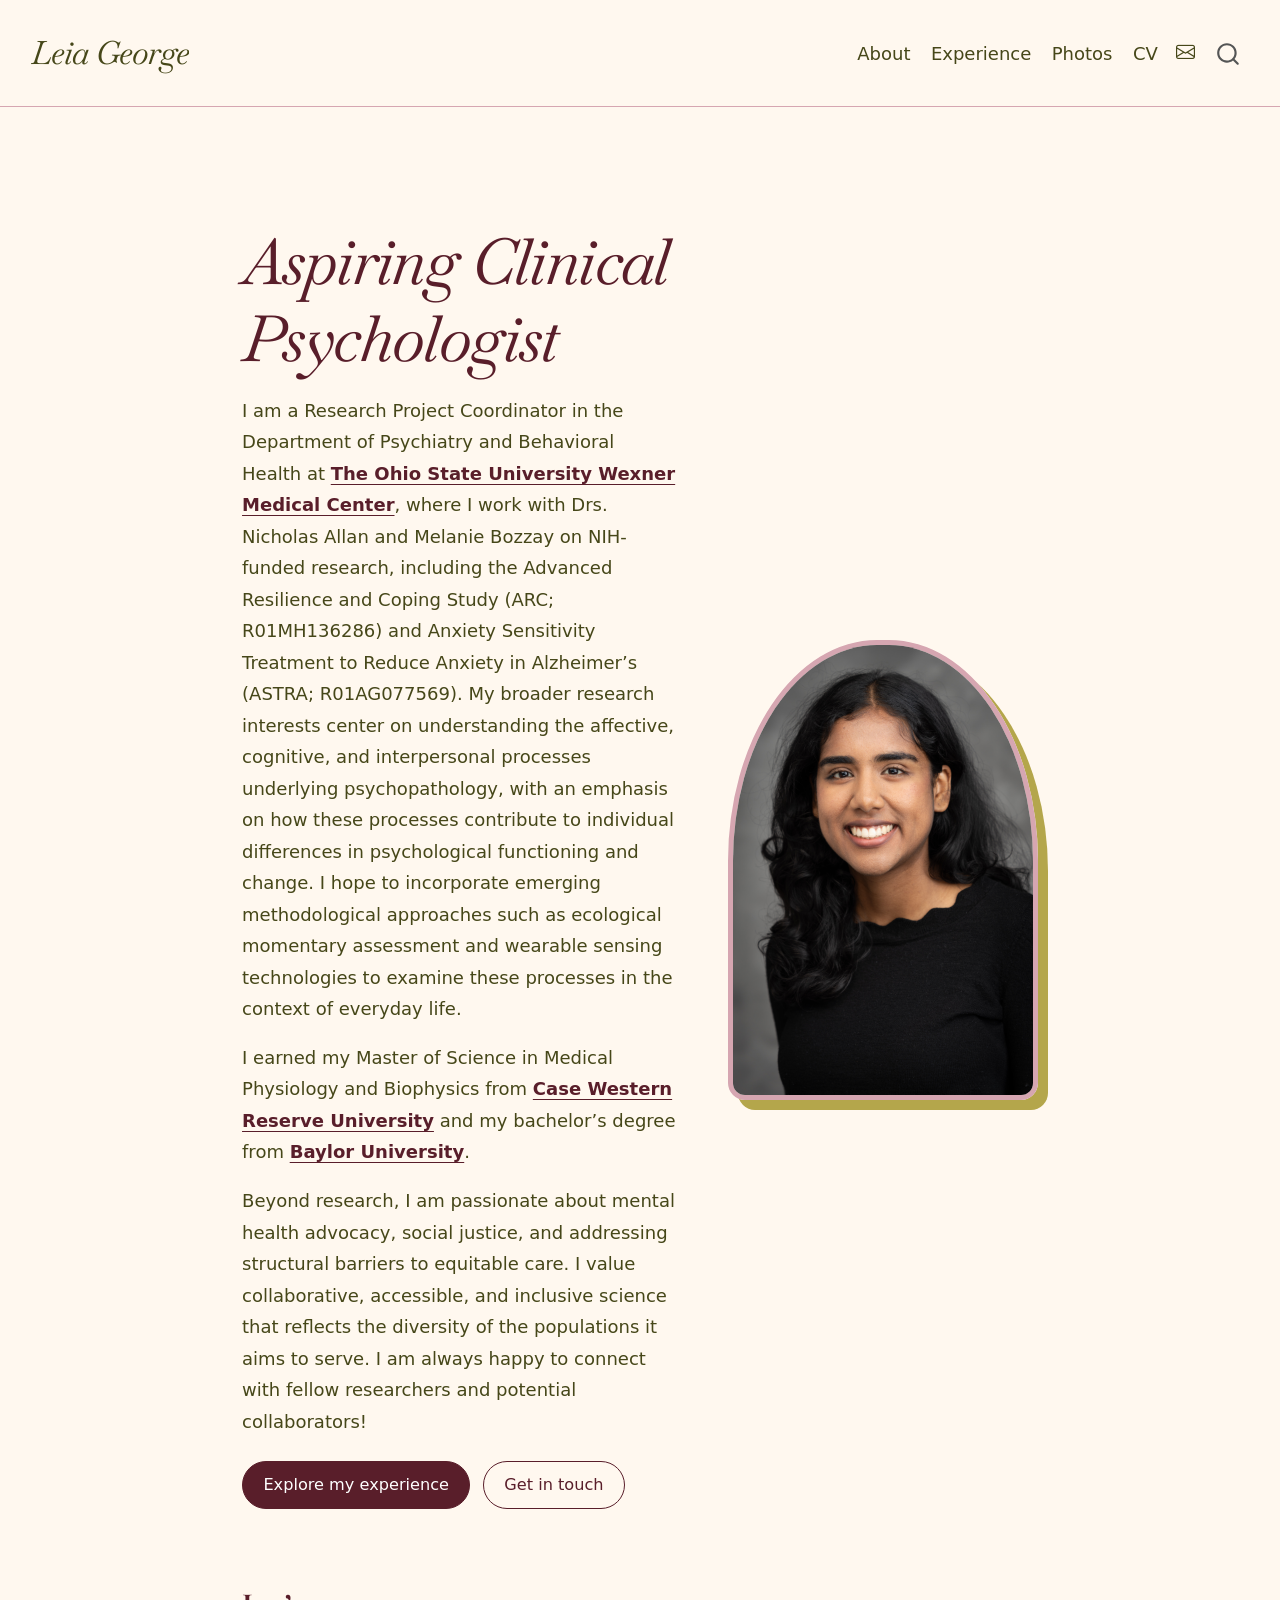
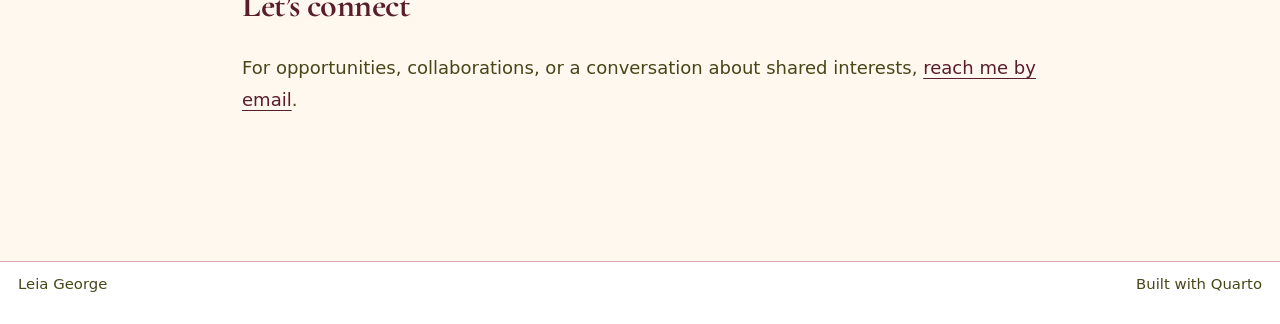
==== commit 030b1e43: "Update homepage research interests statement" ====
--- a/docs/index.html
+++ b/docs/index.html
@@ -147,7 +147,7 @@
 <div class="portfolio-hero">
 <section id="aspiring-clinical-psychologist" class="level1 hero-copy">
 <h1>Aspiring Clinical Psychologist</h1>
-<p>I am a Research Project Coordinator in the Department of Psychiatry and Behavioral Health at <a href="https://wexnermedical.osu.edu/"><strong>The Ohio State University Wexner Medical Center</strong></a>, where I work with Drs. Nicholas Allan and Melanie Bozzay on NIH-funded research, including the Advanced Resilience and Coping Study (ARC; R01MH136286) and Anxiety Sensitivity Treatment to Reduce Anxiety in Alzheimer’s (ASTRA; R01AG077569). My broader research interests lie at the intersection of clinical psychology, suicide prevention, and mental health interventions, with an emphasis on understanding psychological processes and improving clinical care.</p>
+<p>I am a Research Project Coordinator in the Department of Psychiatry and Behavioral Health at <a href="https://wexnermedical.osu.edu/"><strong>The Ohio State University Wexner Medical Center</strong></a>, where I work with Drs. Nicholas Allan and Melanie Bozzay on NIH-funded research, including the Advanced Resilience and Coping Study (ARC; R01MH136286) and Anxiety Sensitivity Treatment to Reduce Anxiety in Alzheimer’s (ASTRA; R01AG077569). My broader research interests center on understanding the affective, cognitive, and interpersonal processes underlying psychopathology, with an emphasis on how these processes contribute to individual differences in psychological functioning and change. I hope to incorporate emerging methodological approaches such as ecological momentary assessment and wearable sensing technologies to examine these processes in the context of everyday life.</p>
 <p>I earned my Master of Science in Medical Physiology and Biophysics from <a href="https://case.edu/"><strong>Case Western Reserve University</strong></a> and my bachelor’s degree from <a href="https://www.baylor.edu/"><strong>Baylor University</strong></a>.</p>
 <p>Beyond research, I am passionate about mental health advocacy, social justice, and addressing structural barriers to equitable care. I value collaborative, accessible, and inclusive science that reflects the diversity of the populations it aims to serve. I am always happy to connect with fellow researchers and potential collaborators!</p>
 <p><a href="experience.html?v=site-baskervville-20261105" class="btn btn-primary">Explore my experience</a> <a href="mailto:Leia.george@osumc.edu" class="btn btn-outline-primary">Get in touch</a></p>
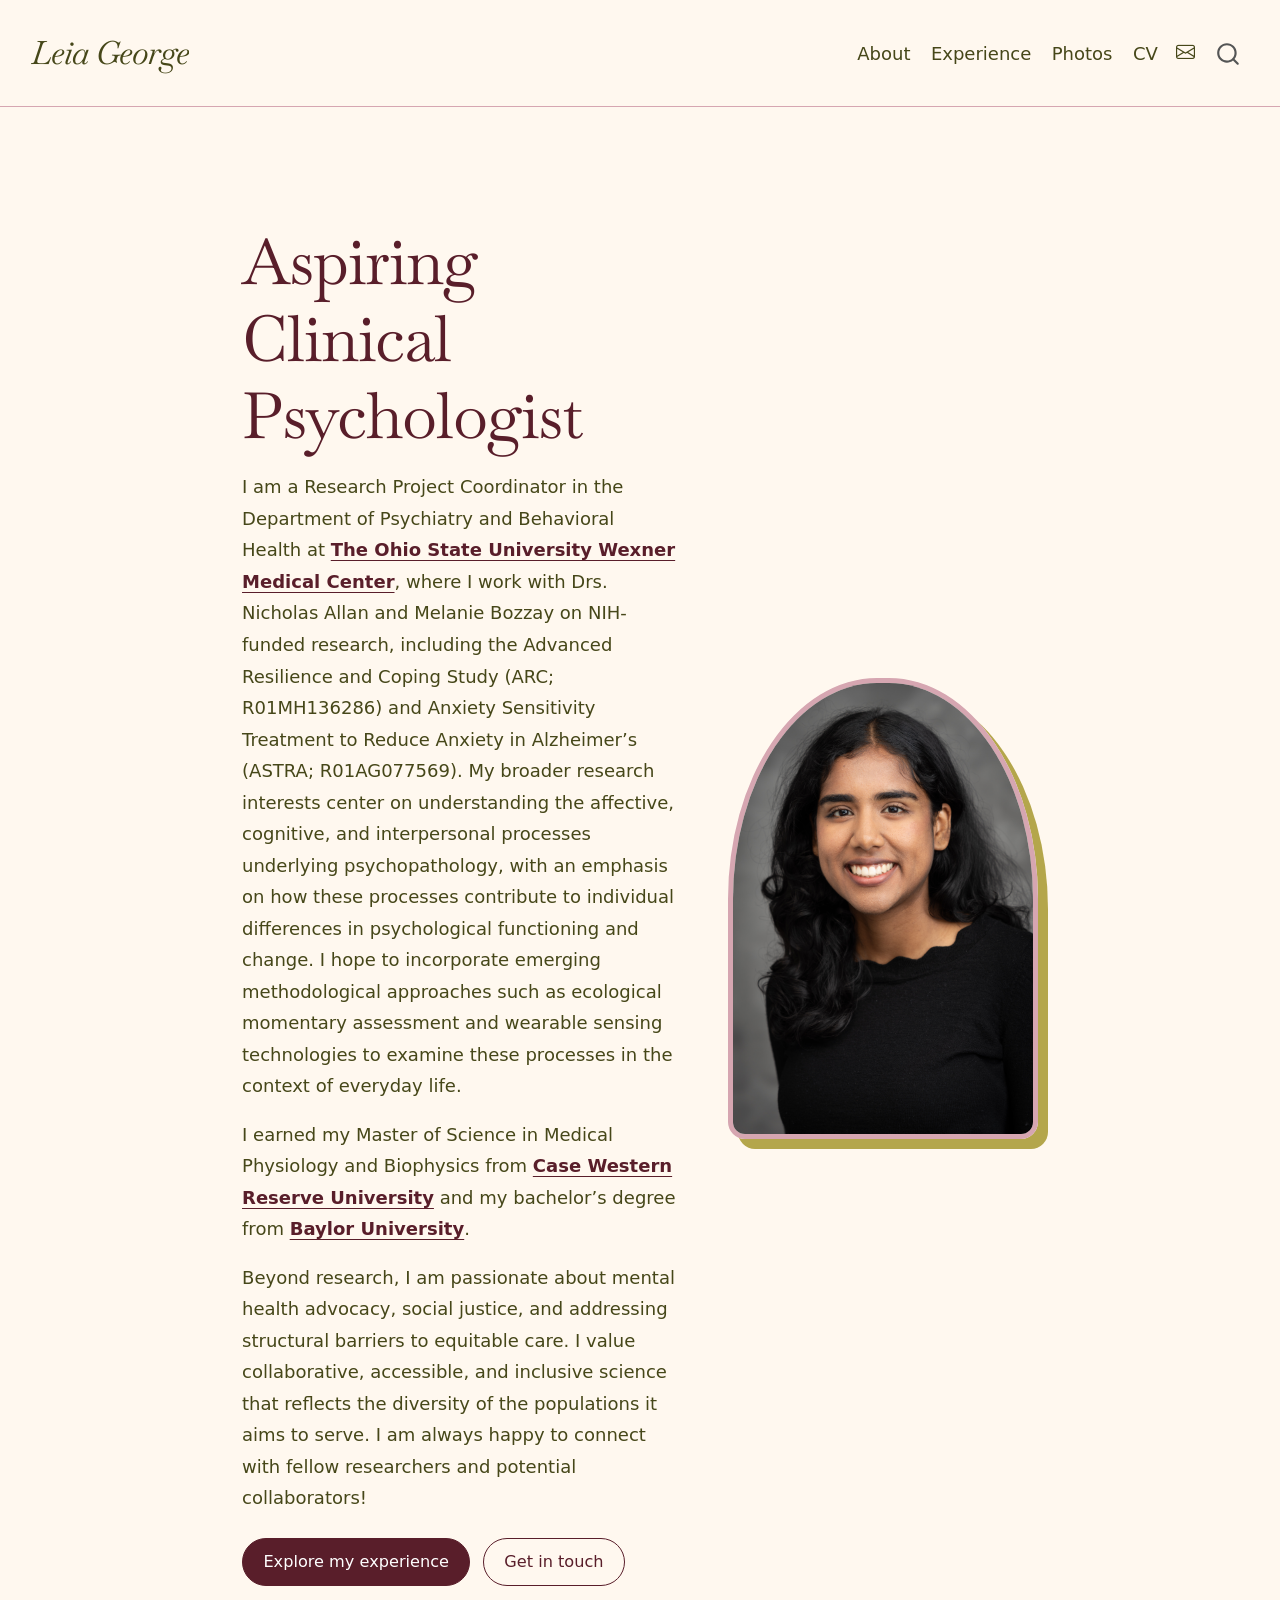
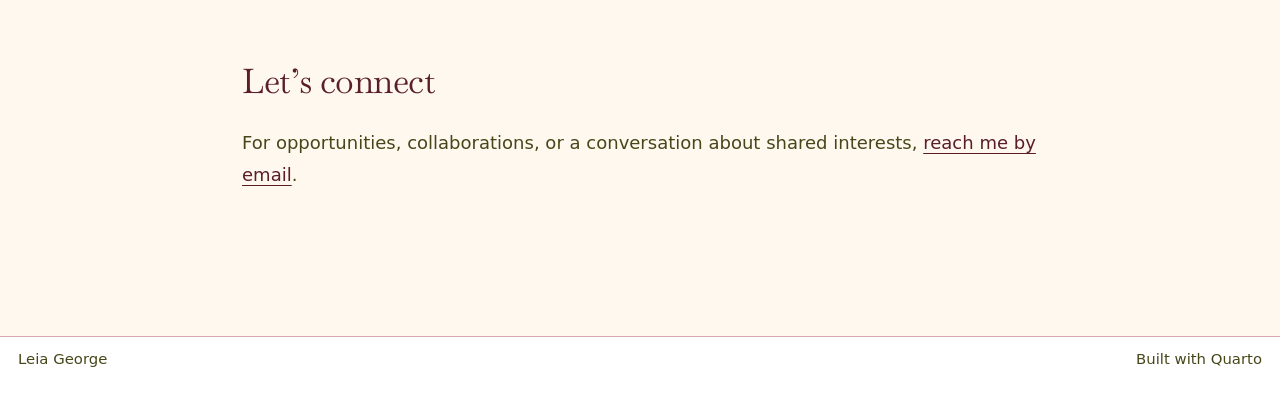
==== commit e75b6a21: "Use upright Baskervville headings and Caslon timeline cards" ====
--- a/docs/index.html
+++ b/docs/index.html
@@ -69,7 +69,7 @@
 <style>html{ scroll-behavior: smooth; }</style>
 
 
-<link rel="stylesheet" href="portfolio-baskervville.css">
+<link rel="stylesheet" href="portfolio-upright.css">
 </head>
 
 <body class="nav-fixed fullcontent">
@@ -90,19 +90,19 @@
           <div class="collapse navbar-collapse" id="navbarCollapse">
             <ul class="navbar-nav navbar-nav-scroll ms-auto">
   <li class="nav-item">
-    <a class="nav-link" href="./index.html?v=site-baskervville-20261105"> 
+    <a class="nav-link" href="./index.html?v=site-upright-20261105"> 
 <span class="menu-text">About</span></a>
   </li>  
   <li class="nav-item">
-    <a class="nav-link" href="./experience.html?v=site-baskervville-20261105"> 
+    <a class="nav-link" href="./experience.html?v=site-upright-20261105"> 
 <span class="menu-text">Experience</span></a>
   </li>  
   <li class="nav-item">
-    <a class="nav-link" href="./photos.html?v=site-baskervville-20261105"> 
+    <a class="nav-link" href="./photos.html?v=site-upright-20261105"> 
 <span class="menu-text">Photos</span></a>
   </li>  
   <li class="nav-item">
-    <a class="nav-link" href="./cv.html?v=site-baskervville-20261105"> 
+    <a class="nav-link" href="./cv.html?v=site-upright-20261105"> 
 <span class="menu-text">CV</span></a>
   </li>  
   <li class="nav-item compact">
@@ -150,7 +150,7 @@
 <p>I am a Research Project Coordinator in the Department of Psychiatry and Behavioral Health at <a href="https://wexnermedical.osu.edu/"><strong>The Ohio State University Wexner Medical Center</strong></a>, where I work with Drs. Nicholas Allan and Melanie Bozzay on NIH-funded research, including the Advanced Resilience and Coping Study (ARC; R01MH136286) and Anxiety Sensitivity Treatment to Reduce Anxiety in Alzheimer’s (ASTRA; R01AG077569). My broader research interests center on understanding the affective, cognitive, and interpersonal processes underlying psychopathology, with an emphasis on how these processes contribute to individual differences in psychological functioning and change. I hope to incorporate emerging methodological approaches such as ecological momentary assessment and wearable sensing technologies to examine these processes in the context of everyday life.</p>
 <p>I earned my Master of Science in Medical Physiology and Biophysics from <a href="https://case.edu/"><strong>Case Western Reserve University</strong></a> and my bachelor’s degree from <a href="https://www.baylor.edu/"><strong>Baylor University</strong></a>.</p>
 <p>Beyond research, I am passionate about mental health advocacy, social justice, and addressing structural barriers to equitable care. I value collaborative, accessible, and inclusive science that reflects the diversity of the populations it aims to serve. I am always happy to connect with fellow researchers and potential collaborators!</p>
-<p><a href="experience.html?v=site-baskervville-20261105" class="btn btn-primary">Explore my experience</a> <a href="mailto:Leia.george@osumc.edu" class="btn btn-outline-primary">Get in touch</a></p>
+<p><a href="experience.html?v=site-upright-20261105" class="btn btn-primary">Explore my experience</a> <a href="mailto:Leia.george@osumc.edu" class="btn btn-outline-primary">Get in touch</a></p>
 </section>
 <div class="hero-photo">
 <p><img src="assets/headshot.jpg" class="img-fluid" alt="Portrait of Leia George"></p>
--- a/docs/portfolio-upright.css
+++ b/docs/portfolio-upright.css
@@ -0,0 +1,136 @@
+@font-face { font-family: "Baskervville"; src: url("assets/fonts/baskervville-regular.ttf") format("truetype"); font-style: normal; font-weight: 400 700; font-display: swap; }
+@font-face { font-family: "Libre Caslon Text"; src: url("assets/fonts/libre-caslon-text-regular.ttf") format("truetype"); font-style: normal; font-weight: 400 700; font-display: swap; }
+@font-face { font-family: "Baskervville"; src: url("assets/fonts/baskervville-italic.ttf") format("truetype"); font-style: italic; font-weight: 400 700; font-display: swap; }
+@font-face { font-family: "Libre Caslon Text"; src: url("assets/fonts/libre-caslon-text-italic.ttf") format("truetype"); font-style: italic; font-weight: 400 700; font-display: swap; }
+@font-face { font-family: "Cormorant Garamond"; src: url("assets/fonts/cormorant-garamond.ttf") format("truetype"); font-style: normal; font-weight: 300 700; font-display: swap; }
+@font-face { font-family: "Cormorant Garamond"; src: url("assets/fonts/cormorant-garamond-italic.ttf") format("truetype"); font-style: italic; font-weight: 300 700; font-display: swap; }
+:root {
+  --font-heading: "Baskervville", Georgia, serif;
+  --font-body: system-ui, -apple-system, BlinkMacSystemFont, "Segoe UI", sans-serif;
+  --bs-body-font-family: var(--font-body);
+  --matcha: #b4a64b;
+  --velvet: #591e2a;
+  --monarch: #d2682b;
+  --pink-silk: #d6a6b1;
+  --moss: #464719;
+  --cornflower: #98a8d9;
+  --ink: var(--moss);
+  --accent: var(--velvet);
+  --paper: #fff8ef;
+  --bs-link-color: var(--velvet);
+  --bs-link-hover-color: var(--moss);
+}
+body { background: var(--paper); color: var(--ink); font-family: var(--font-body); font-size: 1.06rem; line-height: 1.75; }
+.navbar { background: var(--paper); border-bottom: 1px solid var(--pink-silk); padding-block: 1.15rem; }
+.navbar-brand { font-family: var(--font-heading); font-weight: 700; font-size: 1.5rem; color: var(--ink); }
+.navbar a { color: var(--ink); }
+h1,h2,h3 { color: var(--velvet); }
+h1,h2,h3,h4,h5,h6 { font-family: var(--font-heading); font-weight: 700; letter-spacing: -.015em; }
+h1 { font-size: clamp(2.5rem, 5vw, 4rem); }
+h2 { margin-top: 3rem; border: none; font-size: 2rem; }
+h3 { font-size: 1.15rem; }
+a { color: var(--accent); text-underline-offset: .2em; }
+#quarto-content { padding-top: 2rem; }
+.eyebrow { font-size: .75rem; letter-spacing: .18em; font-weight: 650; color: var(--moss); }
+.portfolio-hero { display: grid; grid-template-columns: 1.4fr 1fr; align-items: center; gap: 3rem; padding-block: 2rem 3rem; }
+.hero-copy h1 { margin-top: 1rem; }
+.hero-photo img { width: 100%; max-height: 480px; object-fit: cover; border-radius: 48% 48% 1rem 1rem; }
+.hero-photo p { margin: 0; }
+.quarto-title-block:has(+ .portfolio-hero) { display: none; }
+.focus-card { padding: 1.4rem; background: #f7eee7; border-top: 3px solid var(--matcha); border-radius: .2rem; }
+.focus-card h3 { margin-top: 0; }
+.btn { border-radius: 2rem; padding: .65rem 1.2rem; margin: .4rem .4rem .4rem 0; font-size: .95rem; }
+.btn-primary { background: var(--accent); border-color: var(--accent); color: white; }
+.btn-primary:hover { background: var(--moss); border-color: var(--moss); }
+.btn-outline-primary { border-color: var(--accent); color: var(--accent); }
+.btn-outline-primary:hover { background: var(--accent); border-color: var(--accent); }
+.nav-footer { border-top: 1px solid var(--pink-silk); margin-top: 3rem; }
+@media (max-width: 767px) { .portfolio-hero { grid-template-columns: 1fr; gap: 1.5rem; } .hero-photo { max-width: 320px; } }
+
+/* Alternating experience timeline; DOM order remains newest first. */
+.career-timeline { position: relative; margin: 3rem 0; --timeline-line: var(--cornflower); --card-accent: var(--matcha); }
+.career-timeline::before { content: ""; position: absolute; left: 50%; top: 0; bottom: 0; width: 2px; background: var(--timeline-line); transform: translateX(-50%); }
+.timeline-entry { display: grid; grid-template-columns: minmax(0, 1fr) minmax(0, 1fr); column-gap: 3.5rem; position: relative; padding-bottom: 2.5rem; align-items: start; }
+.timeline-entry:last-child { padding-bottom: 0; }
+.timeline-entry::before { content: ""; position: absolute; left: 50%; top: 2.6rem; width: 15px; height: 15px; border: 2px solid var(--timeline-line); background: var(--paper); border-radius: 50%; transform: translate(-50%, -50%); z-index: 1; }
+.timeline-date { grid-column: 1; grid-row: 1; text-align: right; padding-top: 1.75rem; font-size: .85rem; font-weight: 750; letter-spacing: .04em; text-transform: uppercase; color: var(--velvet); }
+.timeline-card { grid-column: 2; grid-row: 1; position: relative; background: white; border-left: 5px solid var(--card-accent); padding: 1.6rem; box-shadow: 0 8px 40px rgba(89,30,42,.08); }
+.timeline-card::before { content: ""; position: absolute; left: -17px; top: 1.85rem; border-top: 12px solid transparent; border-bottom: 12px solid transparent; border-right: 12px solid var(--card-accent); }
+.timeline-entry:nth-child(even) .timeline-date { grid-column: 2; text-align: left; }
+.timeline-entry:nth-child(even) .timeline-card { grid-column: 1; border-left: 0; border-right: 5px solid var(--card-accent); }
+.timeline-entry:nth-child(even) .timeline-card::before { left: auto; right: -17px; border-right: 0; border-left: 12px solid var(--card-accent); }
+.timeline-card h3 { margin: 0 0 .5rem; font-family: var(--font-heading); font-size: 1.6rem; font-weight: 700; letter-spacing: -.02em; }
+.timeline-organization { font-style: italic; font-size: .95rem; }
+.timeline-card p { font-size: .95rem; line-height: 1.65; }
+.timeline-card p:last-child { margin-bottom: 0; color: var(--moss); }
+@media (max-width: 767px) {
+ .career-timeline::before { left: .5rem; }
+ .timeline-entry { grid-template-columns: minmax(0, 1fr); gap: .7rem; padding-left: 2rem; padding-bottom: 2rem; }
+ .timeline-entry::before { left: .5rem; top: .75rem; }
+ .timeline-date, .timeline-entry:nth-child(even) .timeline-date { grid-column: 1; grid-row: 1; text-align: left; padding-top: 0; }
+ .timeline-card, .timeline-entry:nth-child(even) .timeline-card { grid-column: 1; grid-row: 2; border-left: 5px solid var(--card-accent); border-right: 0; padding: 1.25rem; }
+ .timeline-card::before, .timeline-entry:nth-child(even) .timeline-card::before { left: -17px; right: auto; top: 1.2rem; border-left: 0; border-right: 12px solid var(--card-accent); }
+}
+
+/* Preserve each institution mark's proportions inside its white card. */
+.timeline-card .institution-logo { display: block; width: auto; max-width: min(100%, 180px); height: 72px; object-fit: contain; object-position: left center; margin: .9rem 0; }
+.timeline-card figure { margin: .9rem 0; }
+.timeline-card figure:has(.institution-logo) figcaption { display: none; }
+@media (max-width: 767px) { .timeline-card .institution-logo { height: 60px; max-width: min(100%, 160px); } }
+
+.timeline-card .institution-logo-wide { width: 100%; max-width: 280px; height: auto; }
+
+/* Palette accents stay decorative; body and action labels use high-contrast colors. */
+a:hover { color: var(--moss); }
+a:focus-visible, button:focus-visible, .btn:focus-visible { outline: 3px solid var(--velvet); outline-offset: 4px; box-shadow: 0 0 0 6px var(--cornflower); }
+.navbar .navbar-nav .nav-link { color: var(--moss); }
+.navbar .navbar-nav .nav-link.active, .navbar .navbar-nav .nav-link:hover { color: var(--velvet); text-decoration: underline; text-decoration-color: var(--monarch); text-underline-offset: .4em; }
+.navbar-brand, .navbar-brand:hover { color: var(--velvet); }
+.btn-primary, .btn-primary:focus { background: var(--velvet); border-color: var(--velvet); color: white; }
+.btn-primary:hover, .btn-primary:active { background: var(--moss); border-color: var(--moss); color: white; }
+.btn-outline-primary:hover, .btn-outline-primary:active { color: white; }
+.hero-photo img { border: 5px solid var(--pink-silk); box-shadow: 10px 10px 0 var(--matcha); }
+.timeline-entry:nth-child(3n + 2) { --card-accent: var(--pink-silk); }
+.timeline-entry:nth-child(3n) { --card-accent: var(--monarch); }
+.timeline-entry::before { border-color: var(--velvet); }
+.nav-footer, .nav-footer a { color: var(--moss); }
+::selection { background: var(--pink-silk); color: var(--velvet); }
+
+/* Keyboard-focusable document with its own native vertical scroll. */
+.cv-viewer { display: block; width: 100%; height: 80vh; min-height: 480px; border: 1px solid var(--pink-silk); border-radius: .3rem; background: white; box-shadow: 0 8px 32px rgba(89,30,42,.06); }
+.cv-viewer:focus-visible { outline: 3px solid var(--velvet); outline-offset: 4px; }
+@media (max-width: 767px) { .cv-viewer { height: 75vh; min-height: 360px; } }
+
+/* Each figure gets its own grid cell and visible space on every screen size. */
+.photo-gallery { display: grid; grid-template-columns: repeat(auto-fit, minmax(min(100%, 280px), 1fr)); gap: 3rem 2rem; max-width: 900px; align-items: start; }
+.photo-gallery .photo-card { min-width: 0; padding: 1rem; background: white; border: 1px solid var(--pink-silk); border-radius: .65rem; }
+.photo-gallery img { display: block; width: 100%; height: auto; border-radius: .4rem; }
+.photo-gallery figure, .photo-gallery .quarto-figure { margin: 0; width: 100%; }
+.photo-gallery figcaption { color: var(--moss); padding-top: 1rem; line-height: 1.6; text-align: left; }
+.photo-gallery figcaption strong { color: var(--velvet); }
+
+/* Center only the Photos page heading. */
+body:has(.photo-gallery) #title-block-header .quarto-title .title { text-align: center; }
+
+/* Original system body typeface; Cormorant headings use the real 700 weight. */
+button, input, select, textarea, .btn, .navbar .nav-link, .nav-footer, figcaption { font-family: var(--font-body); }
+.btn, .timeline-card p, .timeline-organization { font-size: .95rem; }
+.navbar-brand { font-size: 1.9rem; }
+
+/* Baskervville italic accents: site name and homepage career headline. */
+.navbar-brand {
+  font-family: "Baskervville", "Times New Roman", serif;
+  font-style: italic;
+  font-weight: 400;
+  font-synthesis: none;
+  letter-spacing: -.025em;
+}
+
+/* Upright page headings, including the homepage career headline. */
+h1, h2, h3, h4, h5, h6, .hero-copy h1 { font-family: var(--font-heading); font-style: normal; font-weight: 400; font-synthesis: none; }
+/* All text inside the Experience timeline boxes uses Libre Caslon Text. */
+.timeline-card, .timeline-card h3, .timeline-card p, .timeline-card a, .timeline-organization {
+  font-family: "Libre Caslon Text", Georgia, serif;
+  font-style: normal;
+}
+.timeline-card h3 { font-weight: 700; }
